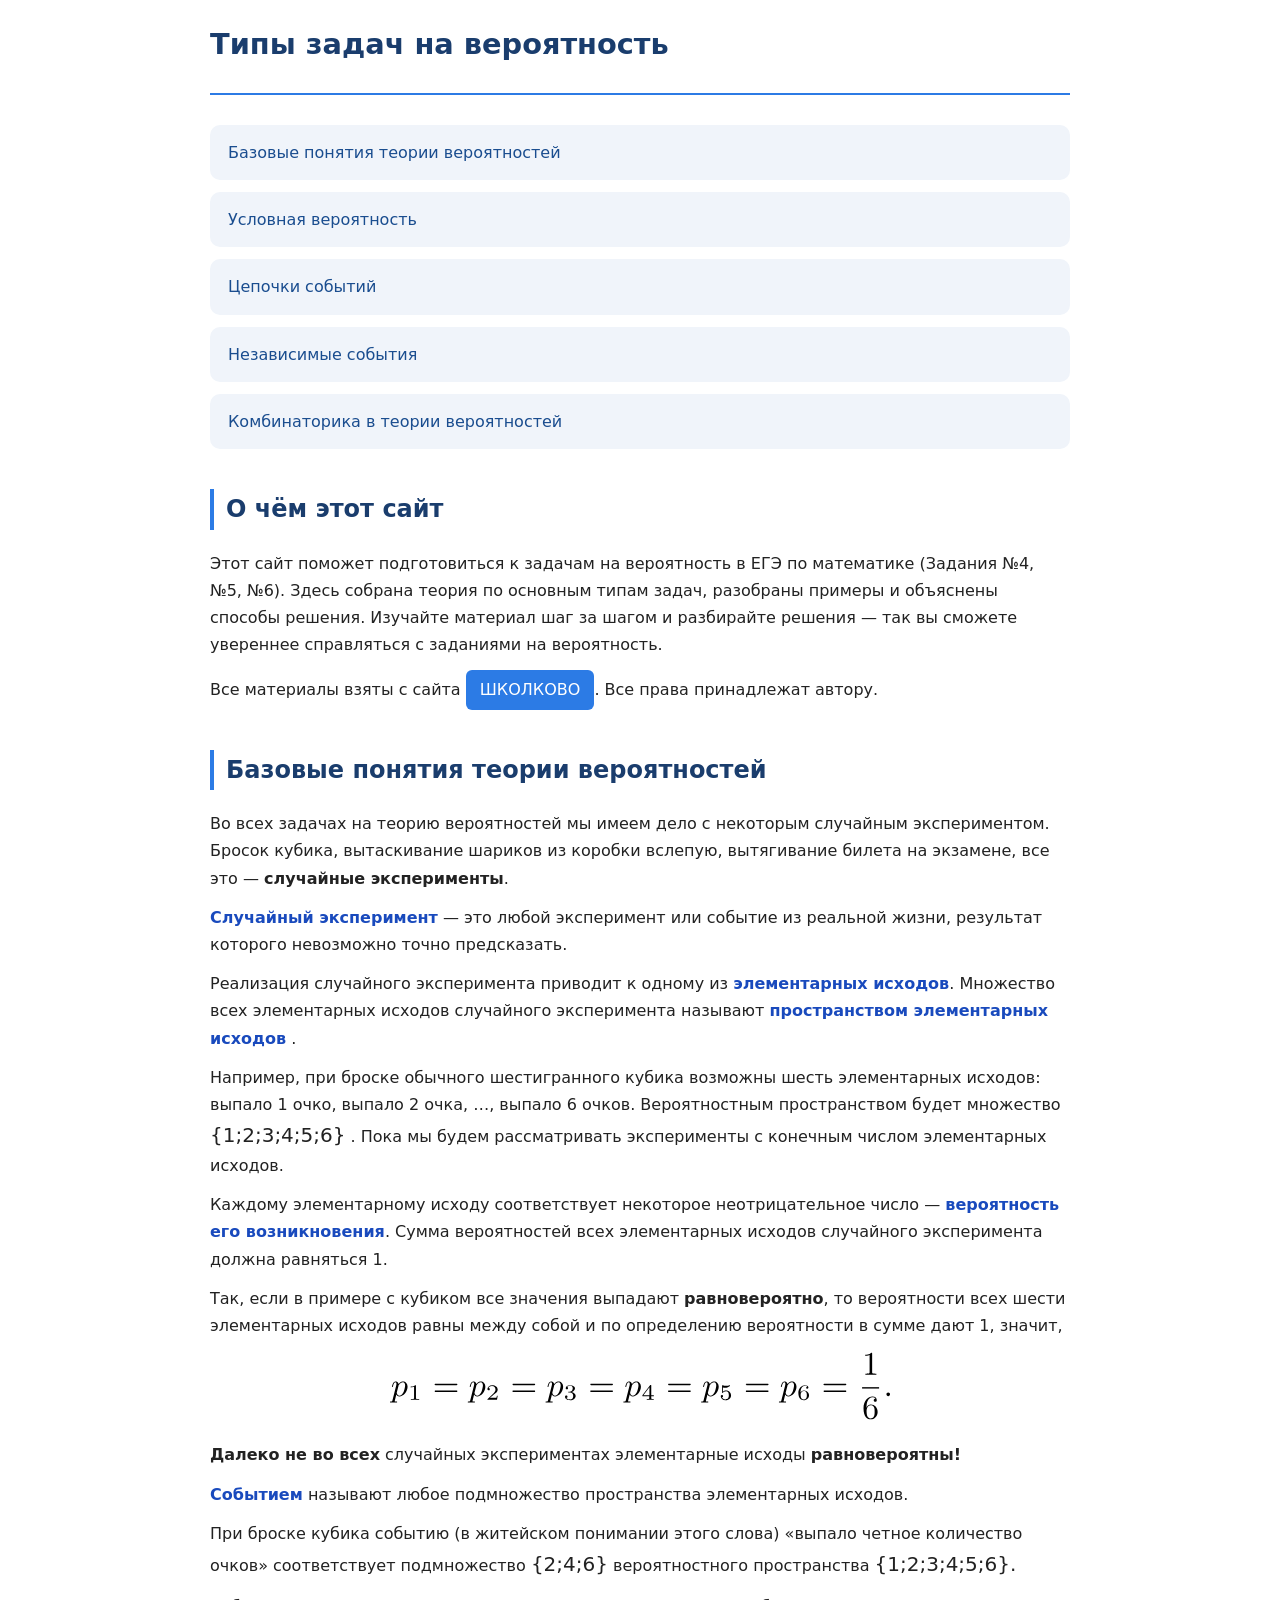
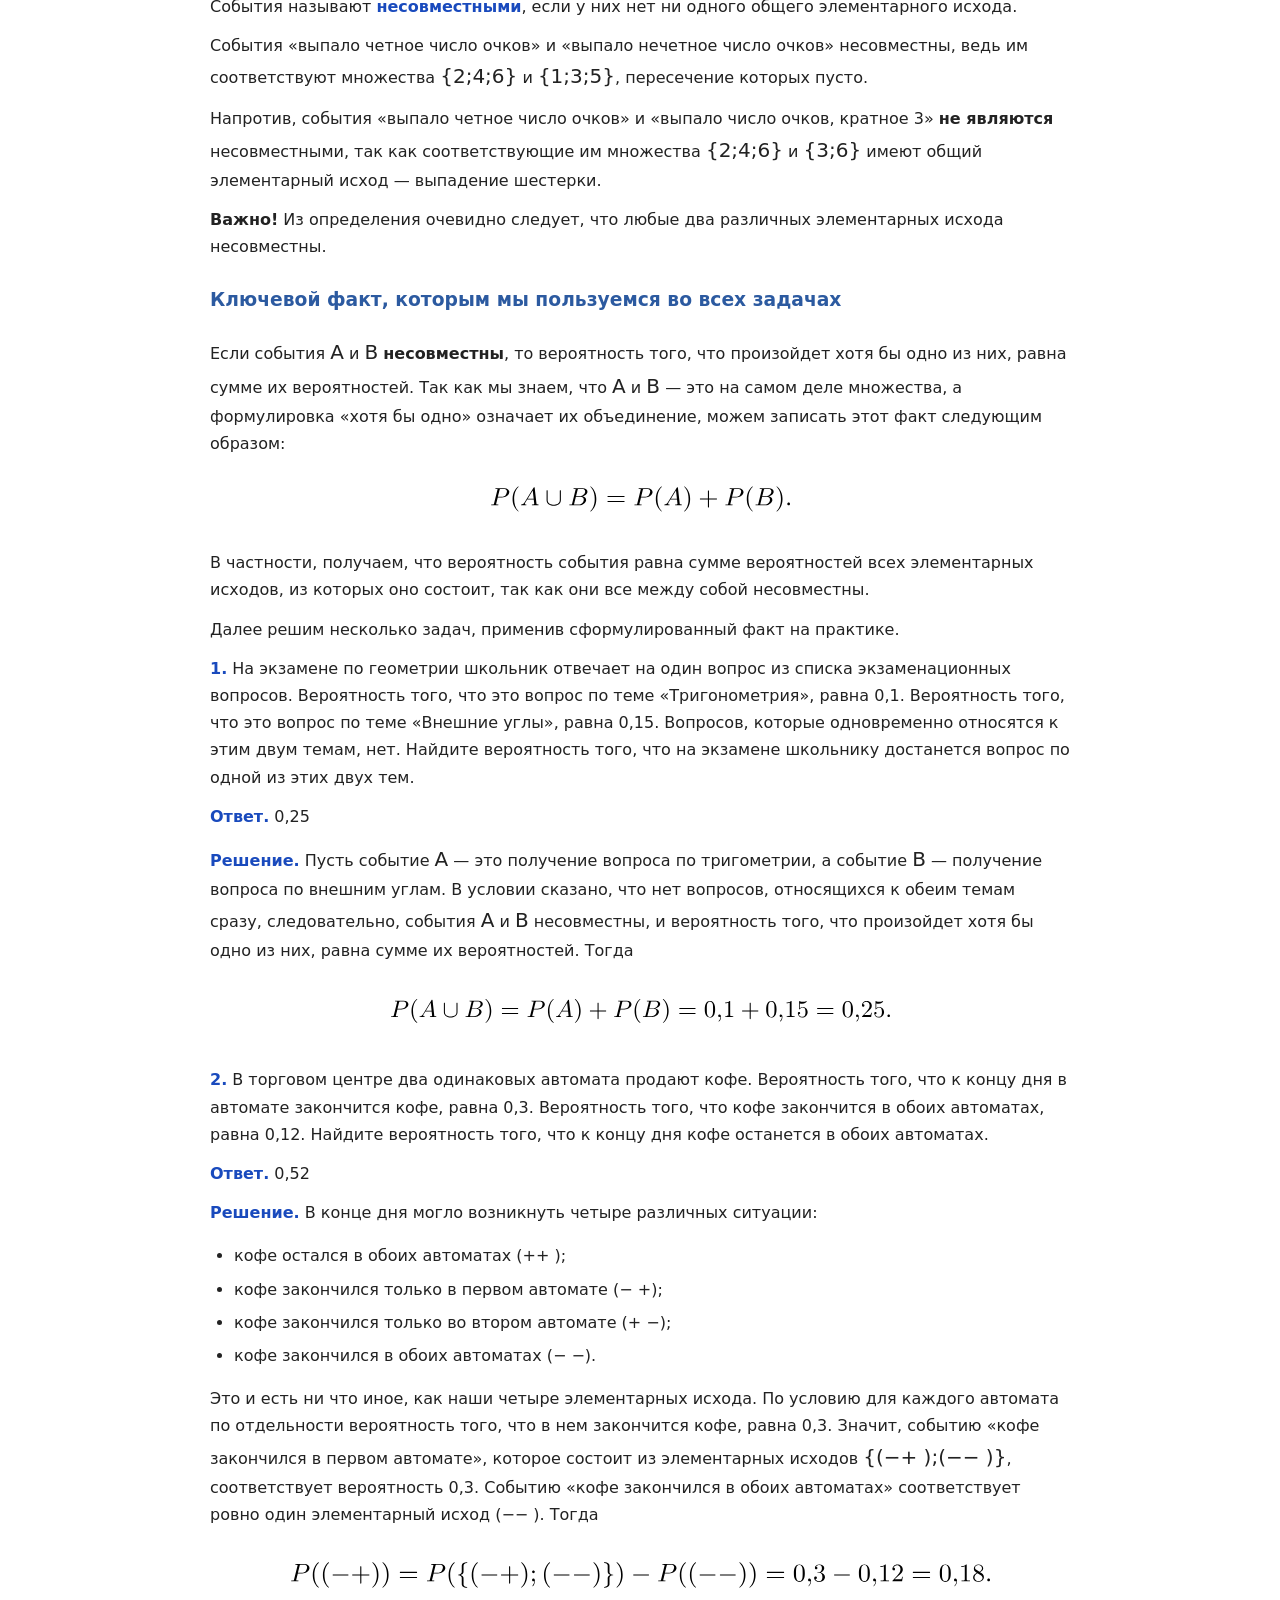
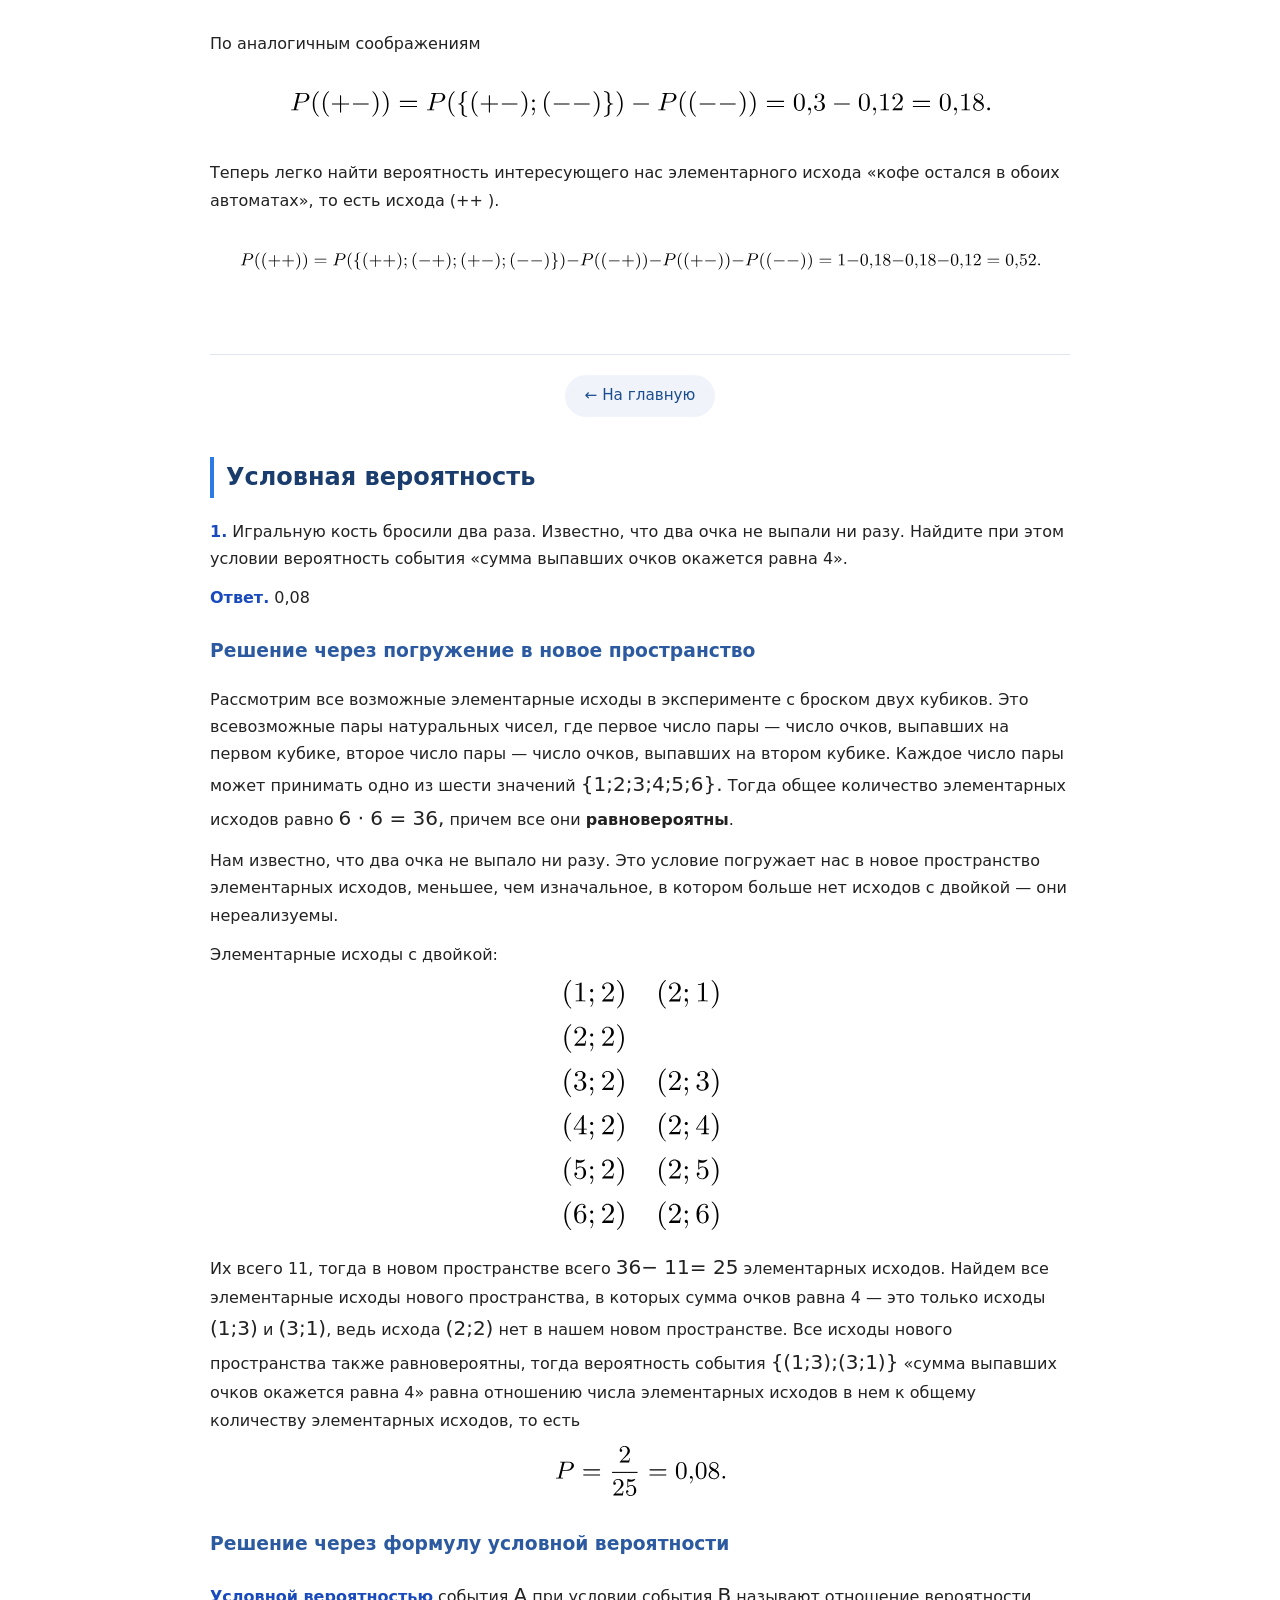
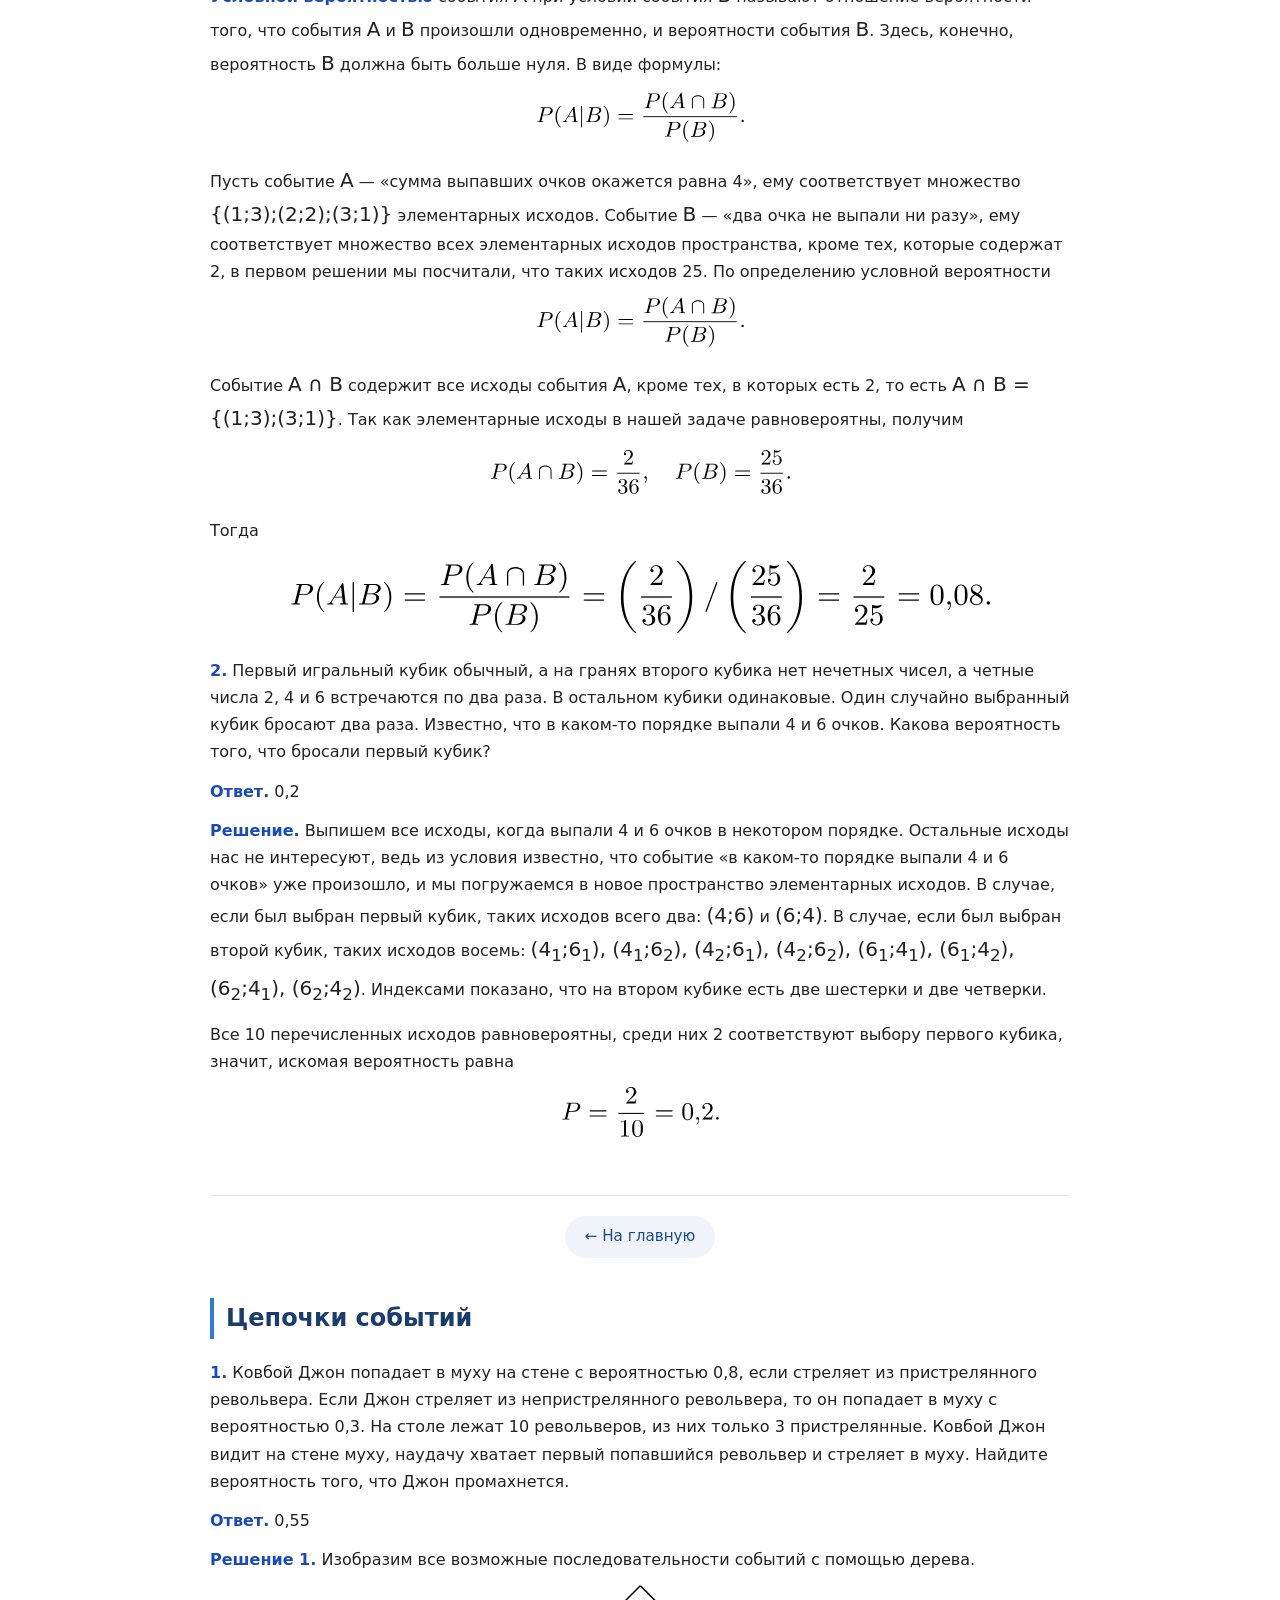
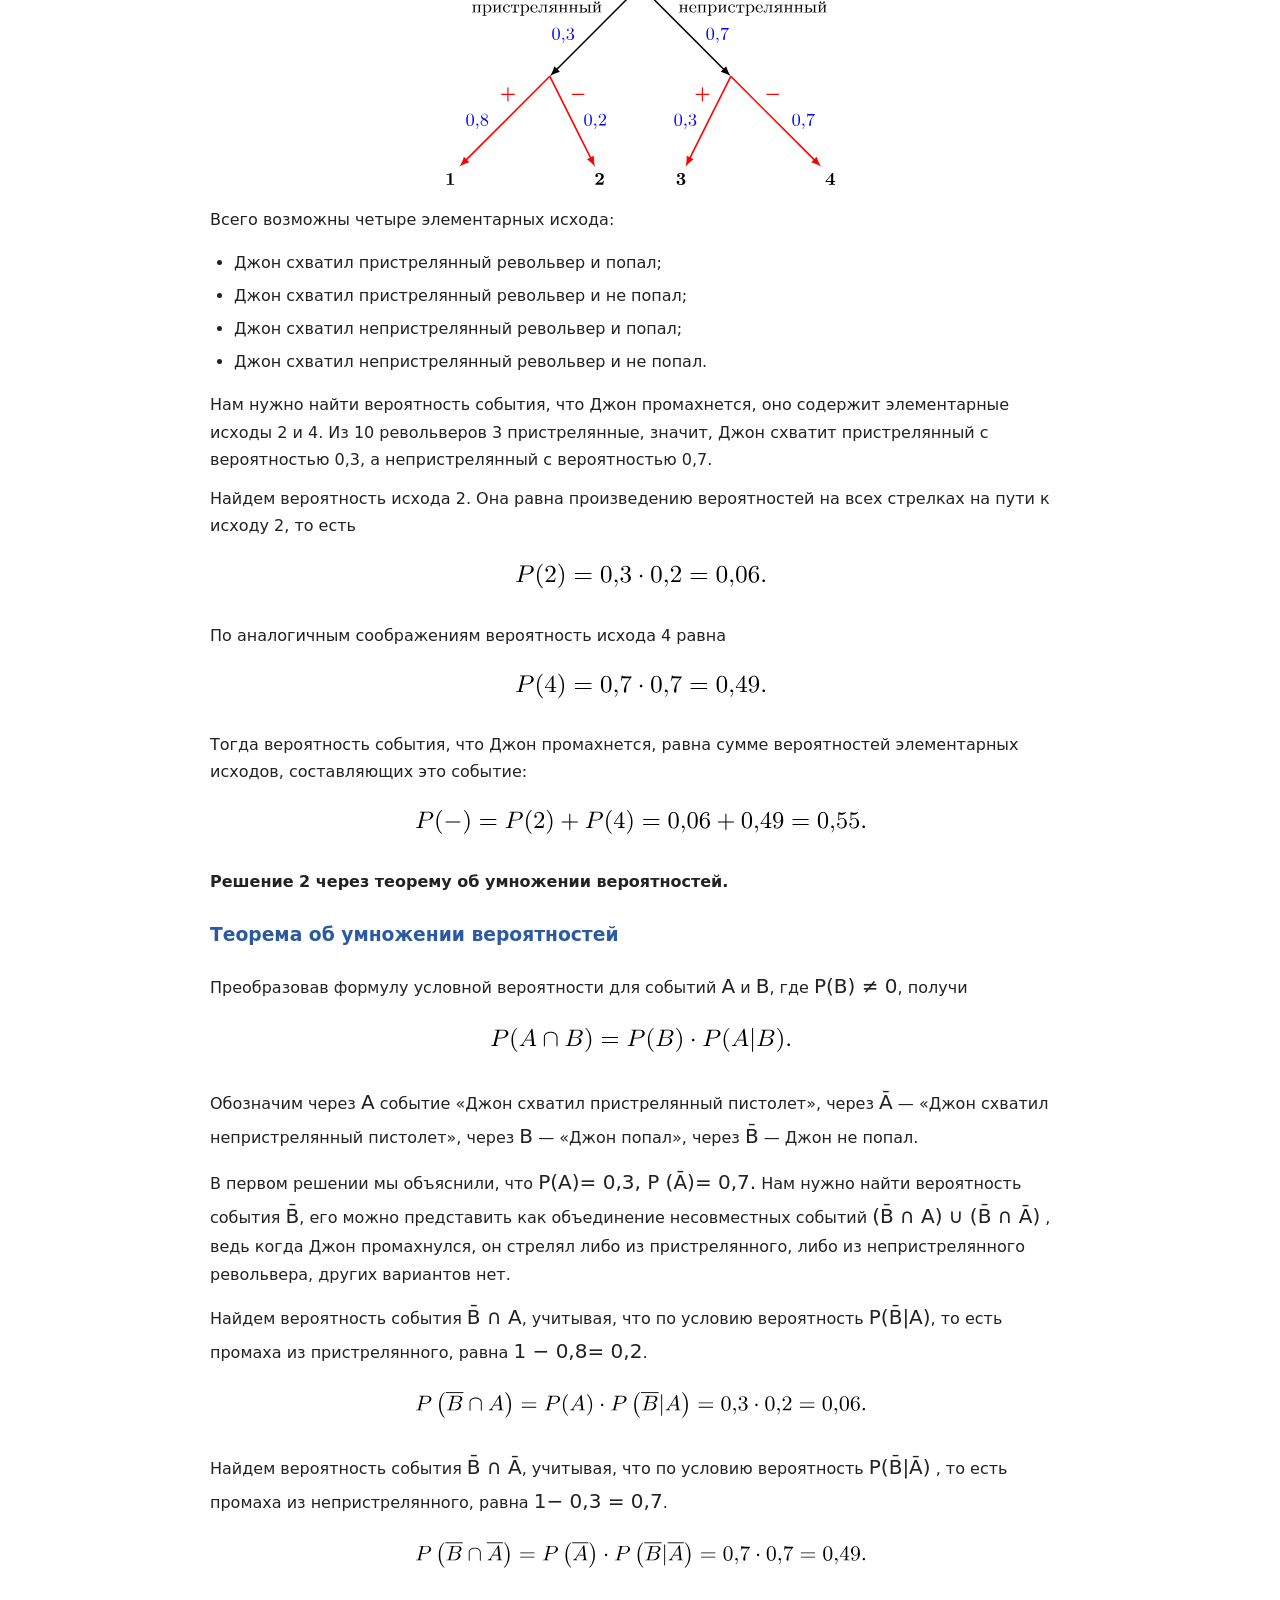
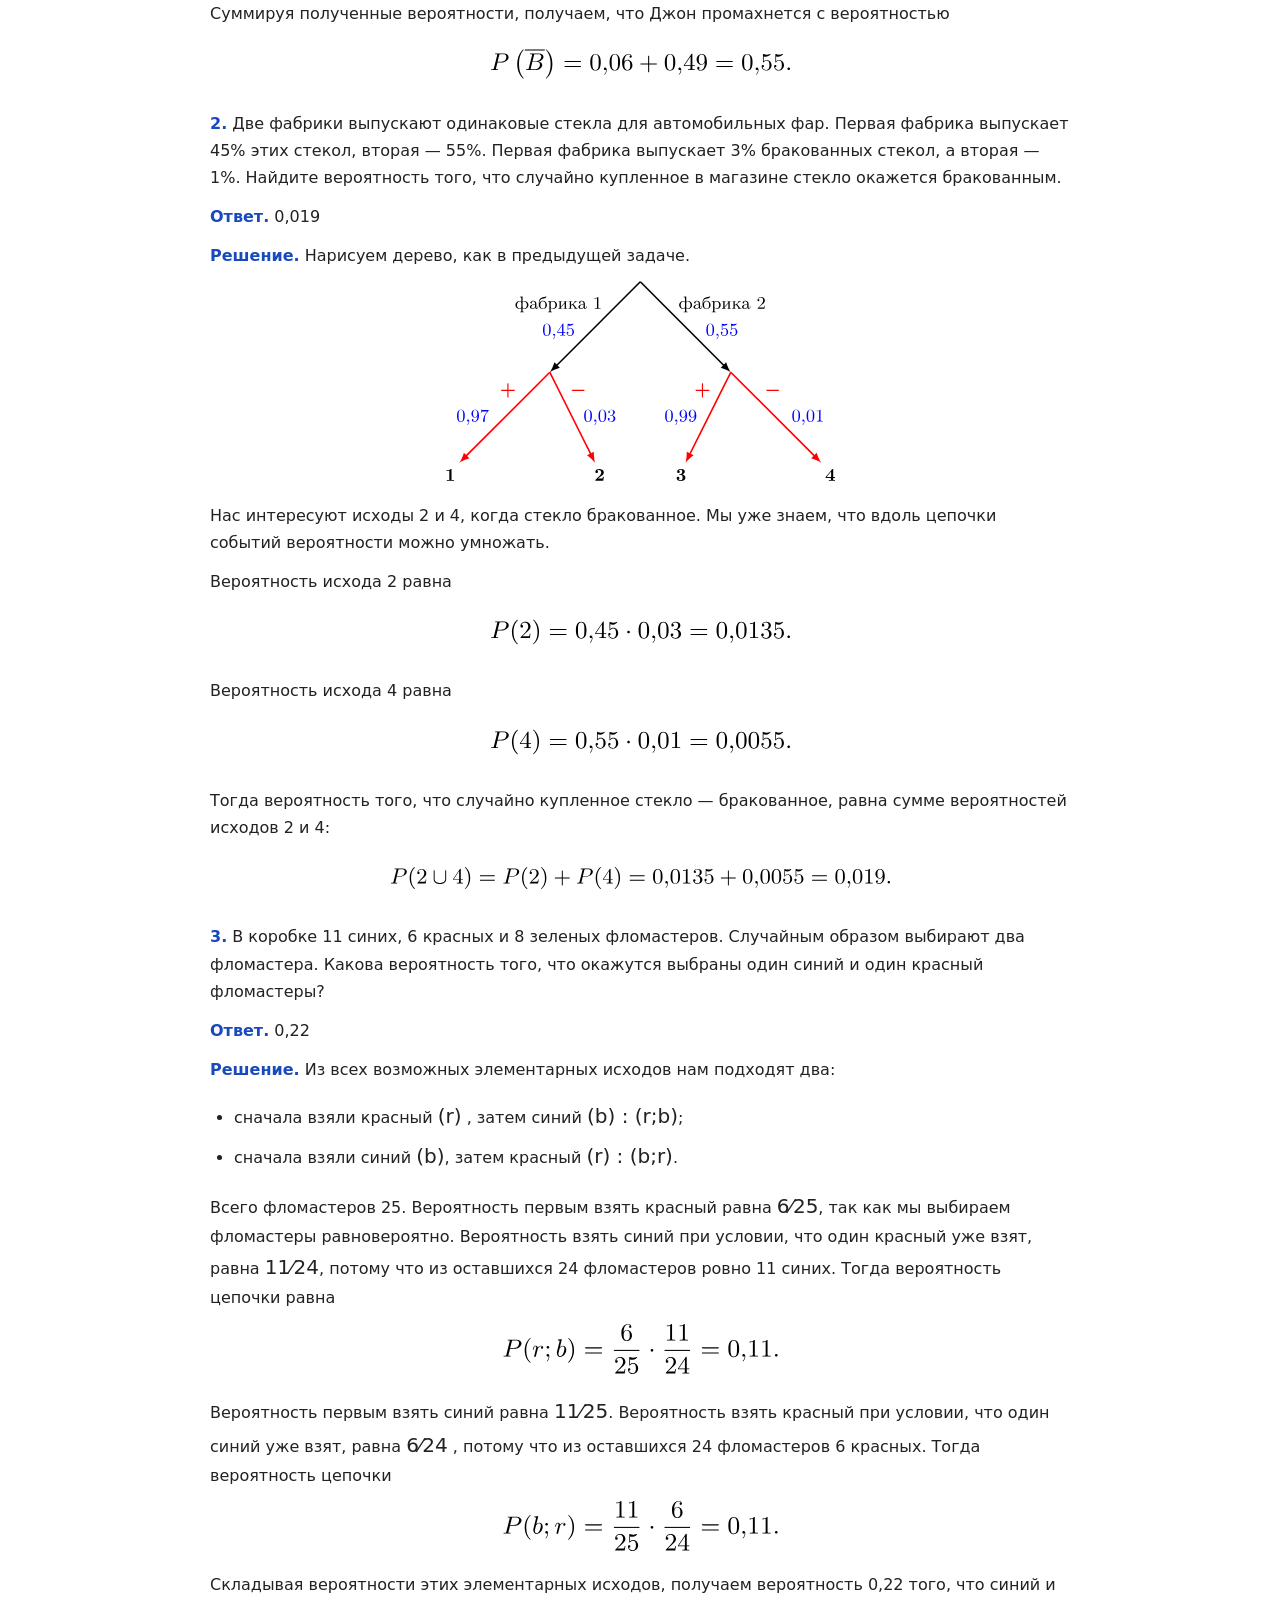
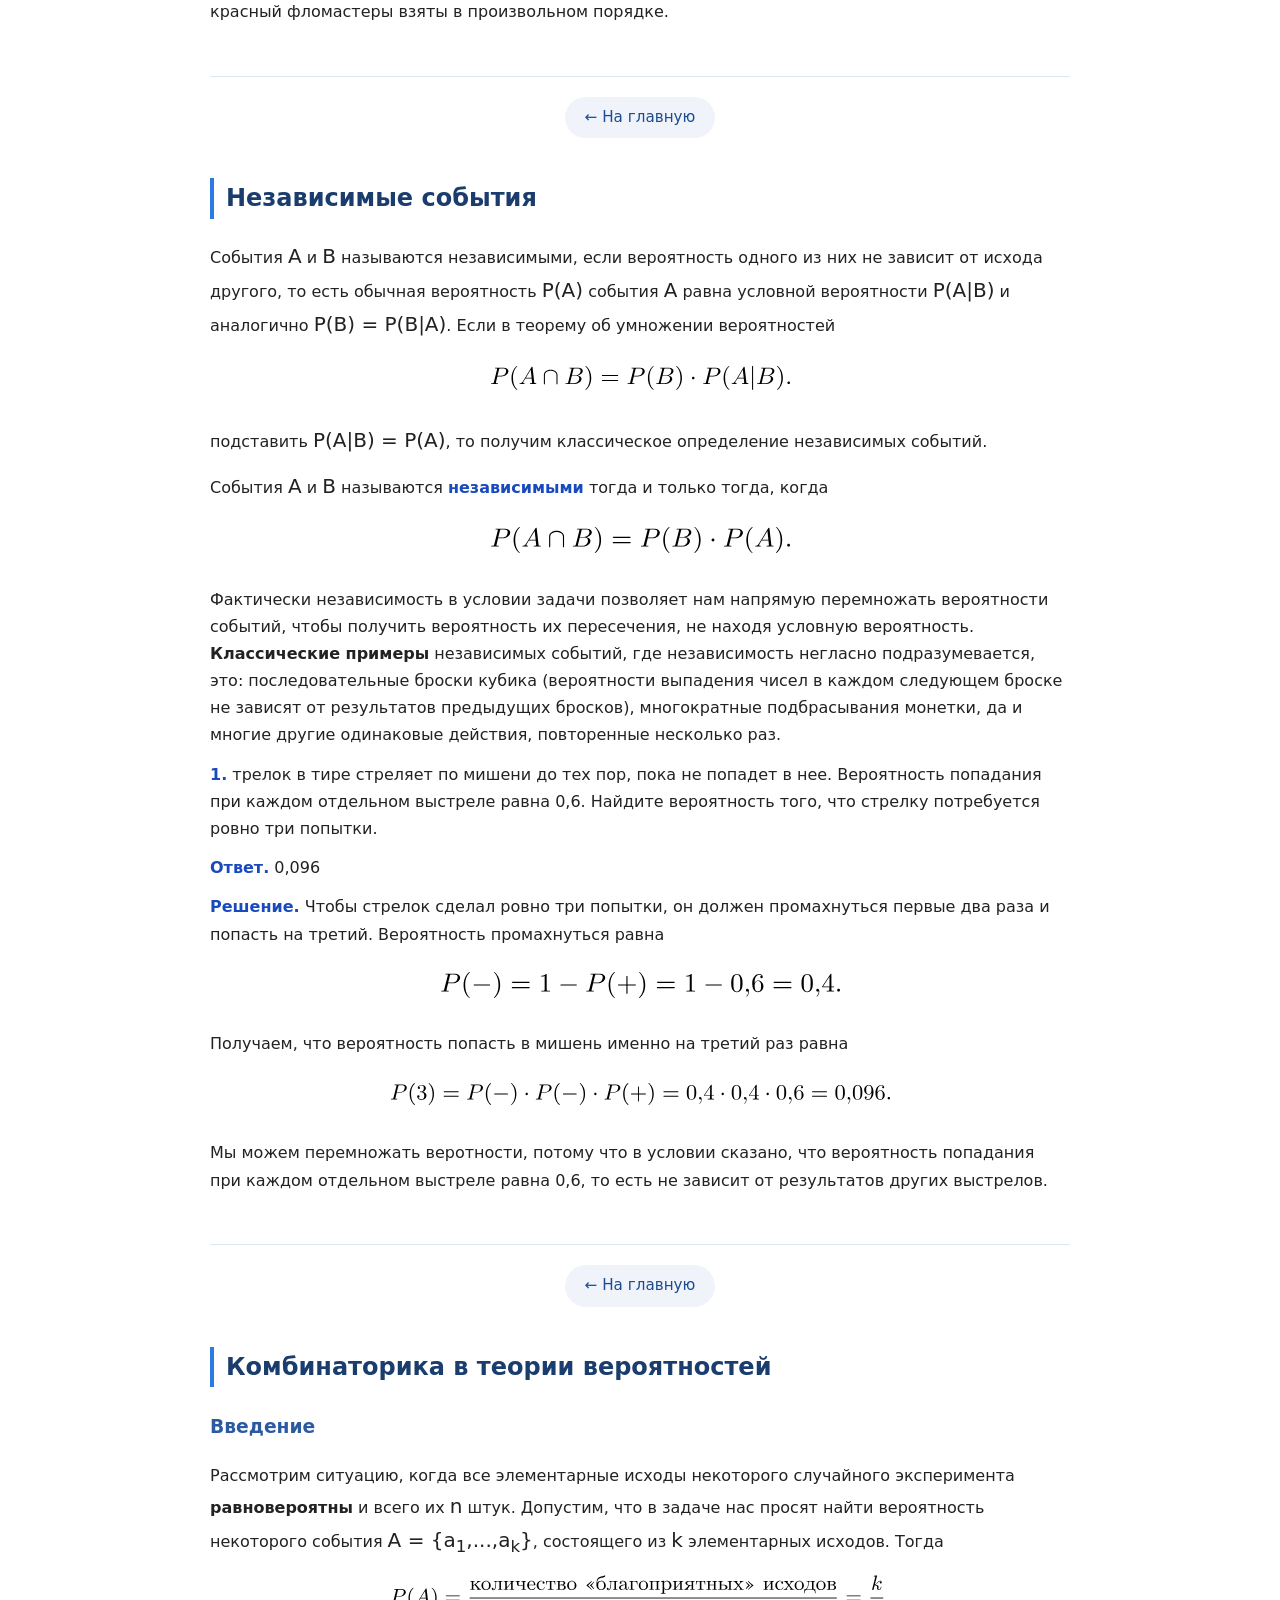
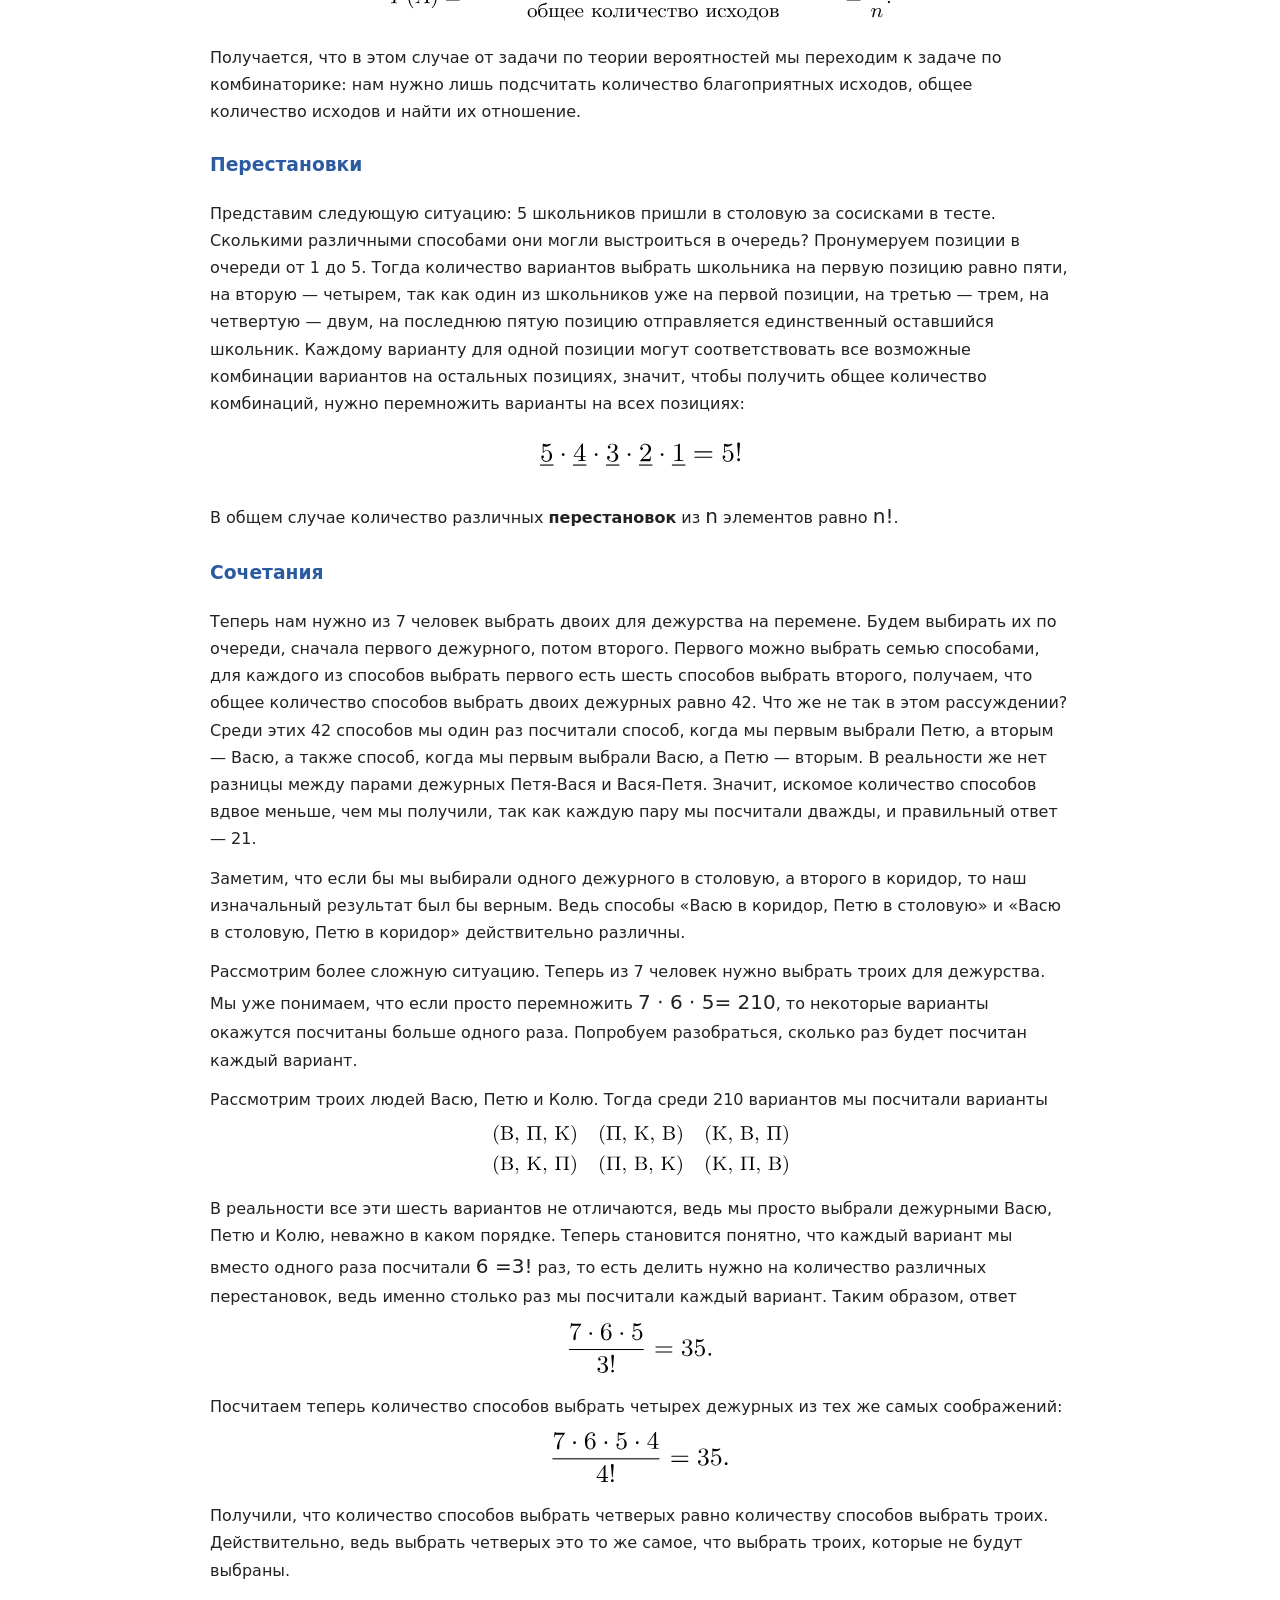
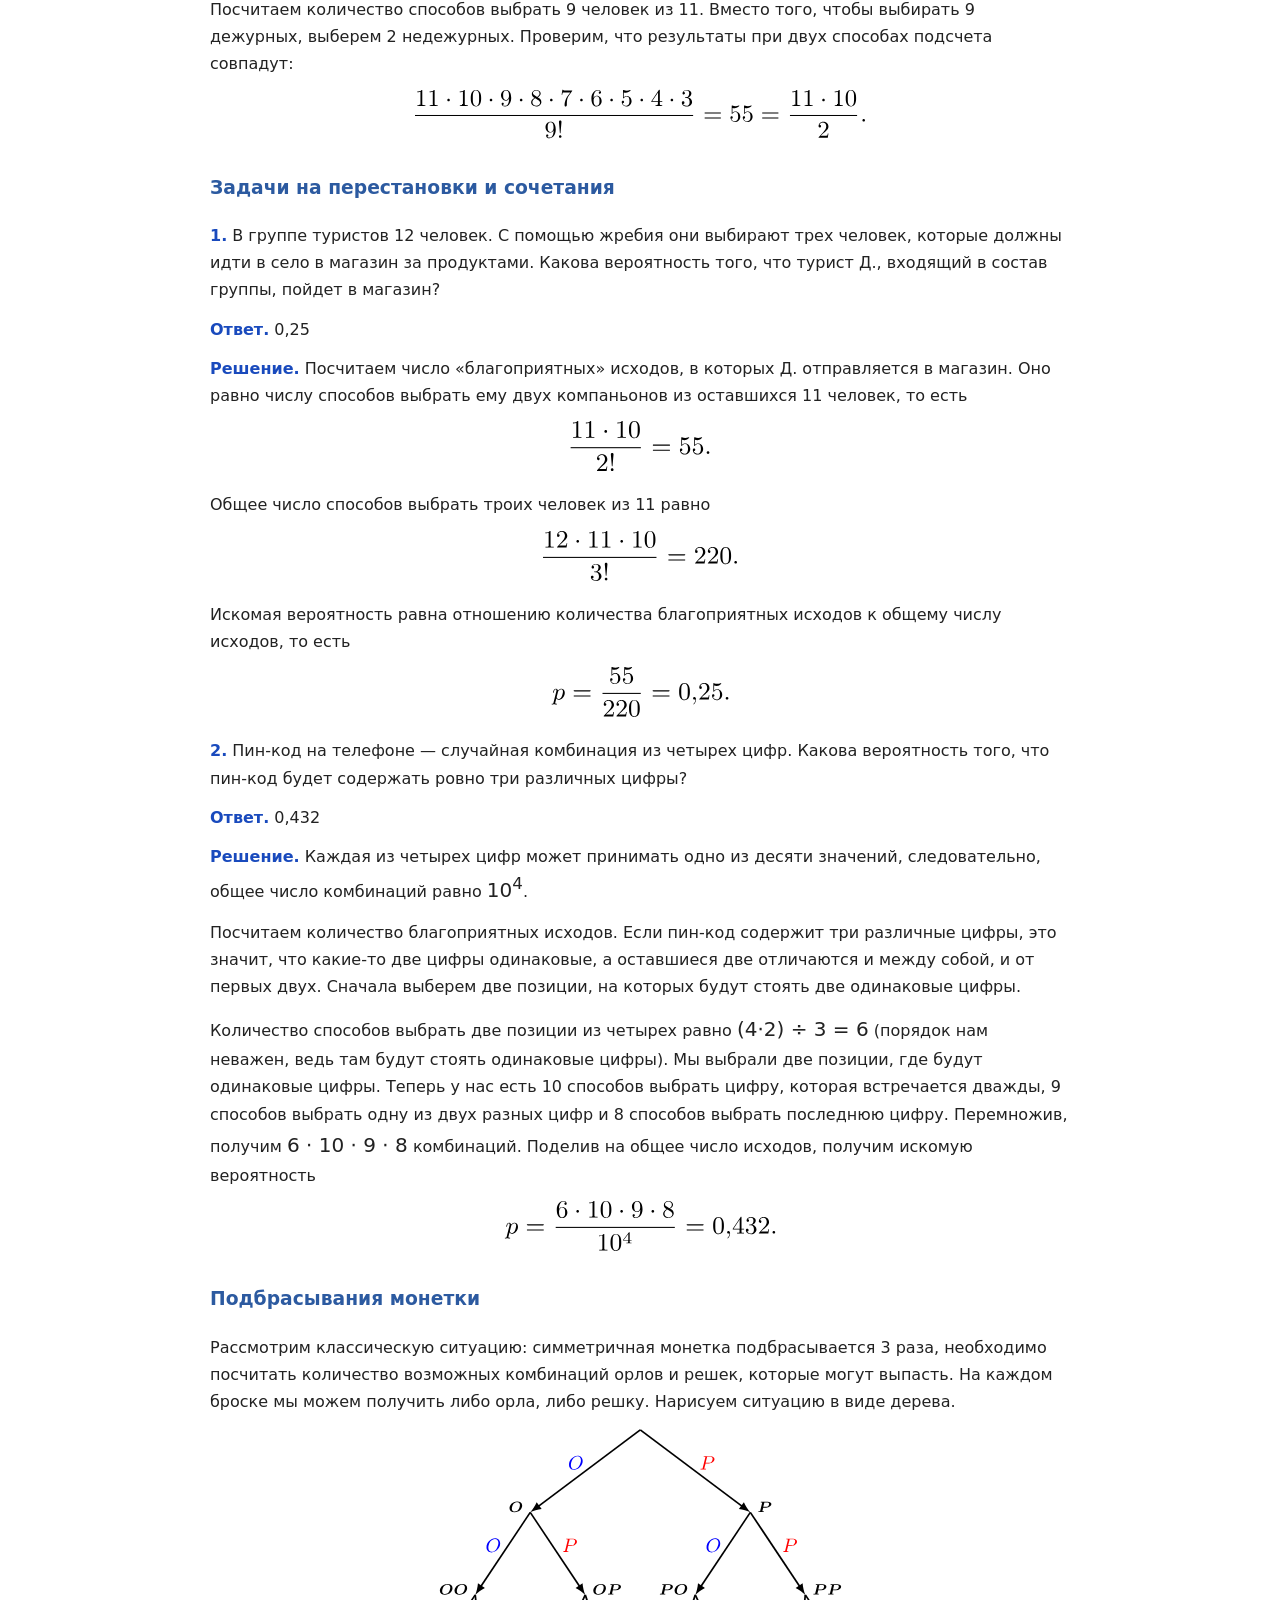
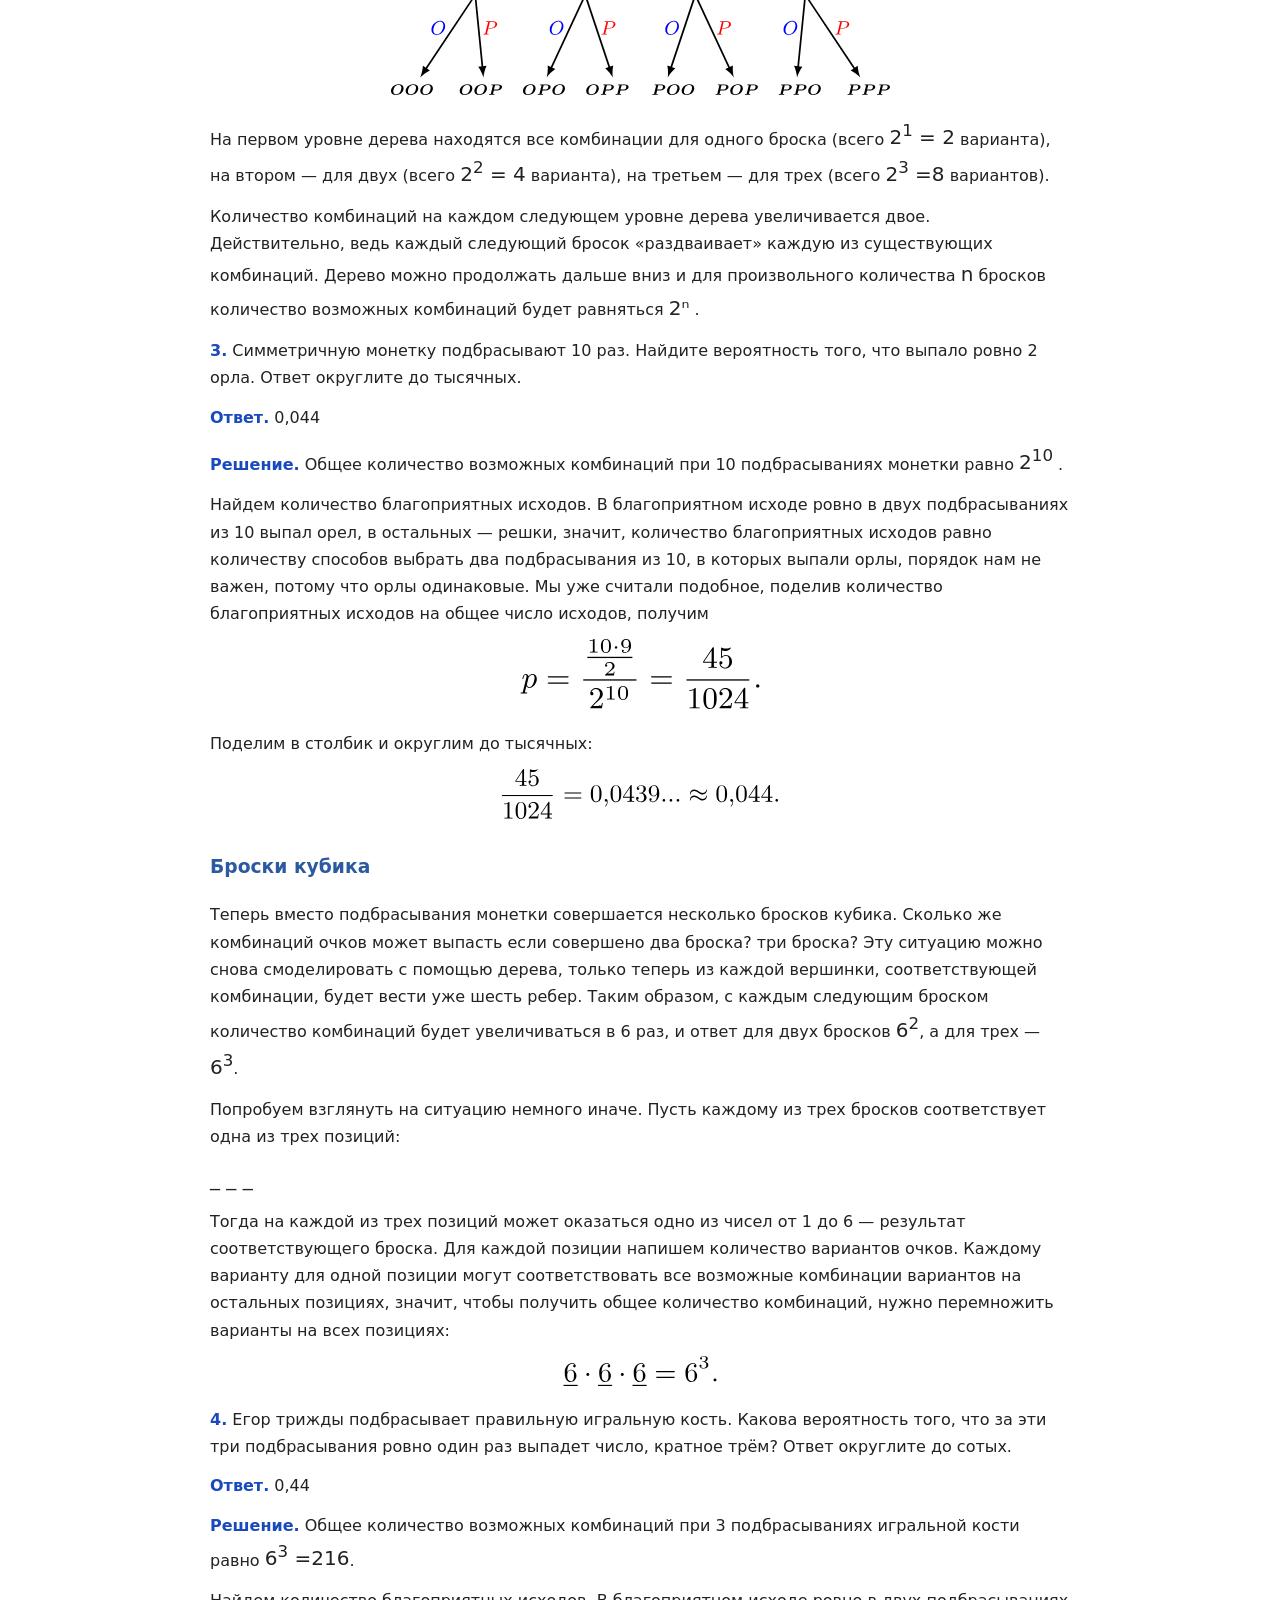
==== ааа/index.html @ 3160ca8a "Add files via upload" ====
<!DOCTYPE html>
<html lang="ru">
<head>
<meta charset="UTF-8">
<meta name="viewport" content="width=device-width, initial-scale=1.0">
<title>Типы задач на вероятность</title>
<link rel="stylesheet" href="style.css">
</head>
<body>

<header>
<h1>Типы задач на вероятность</h1>
</header>

<main>
    <ul class="topics">
        <li><a href="#a1">Базовые понятия теории вероятностей</a></li>
        <li><a href="#a2">Условная вероятность</a></li>
        <li><a href="#a3">Цепочки событий</a></li>
        <li><a href="#a4">Независимые события</a></li>
        <li><a href="#a5">Комбинаторика в теории вероятностей</a></li>
    </ul>
</main>

<section id="intro">
<h2>О чём этот сайт</h2>
<p>Этот сайт поможет подготовиться к задачам на вероятность в ЕГЭ по математике (Задания №4, №5, №6). Здесь собрана теория по основным типам задач, разобраны примеры и объяснены способы решения. Изучайте материал шаг за шагом и разбирайте решения — так вы сможете увереннее справляться с заданиями на вероятность.</p>
<p>Все материалы взяты с сайта <a href="https://3.shkolkovo.online/theory?SubjectId=1" class="btn" target="_blank" rel="noopener noreferrer">ШКОЛКОВО</a>. Все права принадлежат автору.</p>
</section>

<section id="a1">
<h2>Базовые понятия теории вероятностей</h2>
<p>Во всех задачах на теорию вероятностей мы имеем дело с некоторым случайным экспериментом. Бросок кубика, вытаскивание шариков из коробки вслепую, вытягивание билета на экзамене, все это — <b>случайные эксперименты</b>.</p>
<p><span class="note"><b>Случайный эксперимент</b></span> — это любой эксперимент или событие из реальной жизни, результат которого невозможно точно предсказать.</p>
<p>Реализация случайного эксперимента приводит к одному из <span class="note"><b>элементарных исходов</b></span>. Множество всех элементарных исходов случайного эксперимента называют <span class="note"><b>пространством элементарных исходов</b></span> .</p>
<p>Например, при броске обычного шестигранного кубика возможны шесть элементарных исходов: выпало 1 очко, выпало 2 очка, …, выпало 6 очков. Вероятностным пространством будет множество <span class="big">{1;2;3;4;5;6}</span> .   Пока мы будем рассматривать эксперименты с конечным числом элементарных исходов.</p>
<p>Каждому элементарному исходу соответствует некоторое неотрицательное число — <span class="note"><b>вероятность его возникновения</b></span>. Сумма вероятностей всех элементарных исходов случайного эксперимента должна равняться 1.</p>
<p>Так, если в примере с кубиком все значения выпадают <b>равновероятно</b>, то вероятности всех шести элементарных исходов равны между собой и по определению вероятности в сумме дают 1, значит,</p>
<div style="text-align: center;">
  <img src="images/11.svg" width="500" height="70">
</div>
<p><b>Далеко не во всех</b> случайных экспериментах элементарные исходы <b>равновероятны!</b></p>
<p><span class="note"><b>Событием</b></span> называют любое подмножество пространства элементарных исходов.</p>
<p>При броске кубика событию (в житейском понимании этого слова) «выпало четное количество очков» соответствует подмножество <span class="big">{2;4;6}</span>  вероятностного пространства <span class="big">{1;2;3;4;5;6}.</span>  </p>
<p>События называют <span class="note"><b>несовместными</b></span>, если у них нет ни одного общего элементарного исхода.</p>
<p>События «выпало четное число очков» и «выпало нечетное число очков» несовместны, ведь им соответствуют множества <span class="big">{2;4;6}</span>  и <span class="big">{1;3;5}</span>,   пересечение которых пусто.</p>
<p>Напротив, события «выпало четное число очков» и «выпало число очков, кратное 3» <b>не являются</b> несовместными, так как соответствующие им множества <span class="big">{2;4;6}</span>  и <span class="big">{3;6}</span>  имеют общий элементарный исход — выпадение шестерки.</p>
<p><b>Важно!</b> Из определения очевидно следует, что любые два различных элементарных исхода несовместны.</p>
<h3>Ключевой факт, которым мы пользуемся во всех задачах</h3>
<p>Если события <span class="big">A</span>   и <span class="big">B</span>   <b>несовместны</b>, то вероятность того, что произойдет хотя бы одно из них, равна сумме их вероятностей. Так как мы знаем, что <span class="big">A</span> и <span class="big">B</span>  — это на самом деле множества, а формулировка «хотя бы одно» означает их объединение, можем записать этот факт следующим образом:</p>
<div style="text-align: center;">
<img src="images/12.svg" width="300" height="60">
</div>
<p>В частности, получаем, что вероятность события равна сумме вероятностей всех элементарных исходов, из которых оно состоит, так как они все между собой несовместны.</p>
<p>Далее решим несколько задач, применив сформулированный факт на практике.</p>
<p><span class="note"><b>1.</b></span>  На экзамене по геометрии школьник отвечает на один вопрос из списка экзаменационных вопросов. Вероятность того, что это вопрос по теме «Тригонометрия», равна 0,1. Вероятность того, что это вопрос по теме «Внешние углы», равна 0,15. Вопросов, которые одновременно относятся к этим двум темам, нет. Найдите вероятность того, что на экзамене школьнику достанется вопрос по одной из этих двух тем.</p>
<p><span class="note"><b>Ответ.</b></span> 0,25</p>
<p><span class="note"><b>Решение.</b></span> Пусть событие <span class="big">A</span>   — это получение вопроса по тригометрии, а событие <span class="big">B</span>   — получение вопроса по внешним углам. В условии сказано, что нет вопросов, относящихся к обеим темам сразу, следовательно, события <span class="big">A</span>   и <span class="big">B</span>   несовместны, и вероятность того, что произойдет хотя бы одно из них, равна сумме их вероятностей. Тогда</p>
<div style="text-align: center;">
    <img src="images/13.svg" width="500" height="70">
</div>
<p><span class="note"><b>2.</b></span>  В торговом центре два одинаковых автомата продают кофе. Вероятность того, что к концу дня в автомате закончится кофе, равна 0,3. Вероятность того, что кофе закончится в обоих автоматах, равна 0,12. Найдите вероятность того, что к концу дня кофе останется в обоих автоматах.</p>
<p><span class="note"><b>Ответ.</b></span> 0,52</p>
<p><span class="note"><b>Решение.</b></span> В конце дня могло возникнуть четыре различных ситуации:</p>
<ul>
<li>кофе остался в обоих автоматах (++ );</li>
<li>кофе закончился только в первом автомате (− +);</li>
<li>кофе закончился только во втором автомате (+ −);</li>
<li>кофе закончился в обоих автоматах (− −).</li>
</ul>
<p>Это и есть ни что иное, как наши четыре элементарных исхода. По условию для каждого автомата по отдельности вероятность того, что в нем закончится кофе, равна 0,3. Значит, событию «кофе закончился в первом автомате», которое состоит из элементарных исходов <span class="big">{(−+ );(−− )}</span>,   соответствует вероятность 0,3. Событию «кофе закончился в обоих автоматах» соответствует ровно один элементарный исход (−− ).   Тогда</p>
<div style="text-align: center;">
    <img src="images/14.svg" width="700" height="70">
</div>
<p>По аналогичным соображениям</p>
<div style="text-align: center;">
    <img src="images/15.svg" width="700" height="70">
</div>
<p>Теперь легко найти вероятность интересующего нас элементарного исхода «кофе остался в обоих автоматах», то есть исхода (++ ).  </p>
<div style="text-align: center;">
    <img src="images/16.svg" width="800" height="70">
</div>
    <footer>
        <a href="index.html">← На главную</a>
    </footer>
</section>

<section id="a2">
<h2>Условная вероятность</h2>
<p><span class="note"><b>1.</b></span>  Игральную кость бросили два раза. Известно, что два очка не выпали ни разу. Найдите при этом условии вероятность события «сумма выпавших очков окажется равна 4».</p>
<p><span class="note"><b>Ответ.</b></span> 0,08</p>
<h3>Решение через погружение в новое пространство</h3>
<p>Рассмотрим все возможные элементарные исходы в эксперименте с броском двух кубиков. Это всевозможные пары натуральных чисел, где первое число пары — число очков, выпавших на первом кубике, второе число пары — число очков, выпавших на втором кубике. Каждое число пары может принимать одно из шести значений <span class="big">{1;2;3;4;5;6}.</span>   Тогда общее количество элементарных исходов равно <span class="big">6 ⋅ 6 = 36,</span>   причем все они <b>равновероятны</b>.</p>
<p>Нам известно, что два очка не выпало ни разу. Это условие погружает нас в новое пространство элементарных исходов, меньшее, чем изначальное, в котором больше нет исходов с двойкой — они нереализуемы.</p>
<p>Элементарные исходы с двойкой:</p>
<div style="text-align: center;">
    <img src="images/21.svg" width="500" height="250">
</div>
<p>Их всего 11, тогда в новом пространстве всего <span class="big">36− 11= 25</span>   элементарных исходов. Найдем все элементарные исходы нового пространства, в которых сумма очков равна 4 — это только исходы <span class="big">(1;3)</span>   и <span class="big">(3;1)</span>,   ведь исхода <span class="big">(2;2)</span>   нет в нашем новом пространстве. Все исходы нового пространства также равновероятны, тогда вероятность события <span class="big">{(1;3);(3;1)}</span>  «сумма выпавших очков окажется равна 4» равна отношению числа элементарных исходов в нем к общему количеству элементарных исходов, то есть</p>
<div style="text-align: center;">
    <img src="images/22.svg" width="300" height="50">
</div>
<h3>Решение через формулу условной вероятности</h3>
<p><span class="note"><b>Условной вероятностью</b></span> события <span class="big">A</span>   при условии события <span class="big">B</span>   называют отношение вероятности того, что события <span class="big">A</span>   и <span class="big">B</span>   произошли одновременно, и вероятности события <span class="big">B</span>.   Здесь, конечно, вероятность <span class="big">B</span>   должна быть больше нуля. В виде формулы:</p>
<div style="text-align: center;">
    <img src="images/23.svg" width="300" height="50">
</div>
<p>Пусть событие <span class="big">A</span>   — «сумма выпавших очков окажется равна 4», ему соответствует множество <span class="big">{(1;3);(2;2);(3;1)}</span>  элементарных исходов. Событие <span class="big">B</span>   — «два очка не выпали ни разу», ему соответствует множество всех элементарных исходов пространства, кроме тех, которые содержат 2, в первом решении мы посчитали, что таких исходов 25. По определению условной вероятности</p>
<div style="text-align: center;">
    <img src="images/24.svg" width="300" height="50">
</div>
<p>Событие <span class="big">A ∩ B</span>   содержит все исходы события <span class="big">A</span>,   кроме тех, в которых есть 2, то есть <span class="big">A ∩ B = {(1;3);(3;1)}</span>.   Так как элементарные исходы в нашей задаче равновероятны, получим</p>
<div style="text-align: center;">
    <img src="images/25.svg" width="300" height="50">
</div>
<p>Тогда</p>
<div style="text-align: center;">
    <img src="images/26.svg" width="700" height="80">
</div>
<p><span class="note"><b>2.</b></span>  Первый игральный кубик обычный, а на гранях второго кубика нет нечетных чисел, а четные числа 2, 4 и 6 встречаются по два раза. В остальном кубики одинаковые. Один случайно выбранный кубик бросают два раза. Известно, что в каком-то порядке выпали 4 и 6 очков. Какова вероятность того, что бросали первый кубик?</p>
<p><span class="note"><b>Ответ.</b></span> 0,2</p>
<p><span class="note"><b>Решение.</b></span> Выпишем все исходы, когда выпали 4 и 6 очков в некотором порядке. Остальные исходы нас не интересуют, ведь из условия известно, что событие «в каком-то порядке выпали 4 и 6 очков» уже произошло, и мы погружаемся в новое пространство элементарных исходов. В случае, если был выбран первый кубик, таких исходов всего два: <span class="big">(4;6)</span>   и <span class="big">(6;4)</span>.   В случае, если был выбран второй кубик, таких исходов восемь: <span class="big">(4<sub>1</sub>;6<sub>1</sub>),   (4<sub>1</sub>;6<sub>2</sub>),   (4<sub>2</sub>;6<sub>1</sub>),   (4<sub>2</sub>;6<sub>2</sub>),   (6<sub>1</sub>;4<sub>1</sub>),   (6<sub>1</sub>;4<sub>2</sub>),   (6<sub>2</sub>;4<sub>1</sub>),   (6<sub>2</sub>;4<sub>2</sub>)</span>.   Индексами показано, что на втором кубике есть две шестерки и две четверки.</p>
<p>Все 10 перечисленных исходов равновероятны, среди них 2 соответствуют выбору первого кубика, значит, искомая вероятность равна</p>
<div style="text-align: center;">
    <img src="images/27.svg" width="300" height="50">
</div>
    <footer>
        <a href="index.html">← На главную</a>
    </footer>
</section>

<section id="a3">
<h2>Цепочки событий</h2>
    <p><span class="note"><b>1.</b></span>  Ковбой Джон попадает в муху на стене с вероятностью 0,8, если стреляет из пристрелянного револьвера. Если Джон стреляет из непристрелянного револьвера, то он попадает в муху с вероятностью 0,3. На столе лежат 10 револьверов, из них только 3 пристрелянные. Ковбой Джон видит на стене муху, наудачу хватает первый попавшийся револьвер и стреляет в муху. Найдите вероятность того, что Джон промахнется.</p>
    <p><span class="note"><b>Ответ.</b></span> 0,55</p>
    <p><span class="note"><b>Решение 1.</b></span> Изобразим все возможные последовательности событий с помощью дерева.</p>
    <div style="text-align: center;">
        <img src="images3/31.svg" width="500" height="200">
    </div>
    <p>Всего возможны четыре элементарных исхода:</p>
        <ul>
            <li>Джон схватил пристрелянный револьвер и попал;</li>
            <li>Джон схватил пристрелянный револьвер и не попал;</li>
            <li>Джон схватил непристрелянный револьвер и попал;</li>
            <li>Джон схватил непристрелянный револьвер и не попал.</li>
        </ul>
    <p>Нам нужно найти вероятность события, что Джон промахнется, оно содержит элементарные исходы 2 и 4. Из 10 револьверов 3 пристрелянные, значит, Джон схватит пристрелянный с вероятностью 0,3, а непристрелянный с вероятностью 0,7.</p>
    <p>Найдем вероятность исхода 2. Она равна произведению вероятностей на всех стрелках на пути к исходу 2, то есть</p>
    <div style="text-align: center;">
        <img src="images3/32.svg" width="250" height="50">
    </div>
    <p>По аналогичным соображениям вероятность исхода 4 равна</p>
    <div style="text-align: center;">
        <img src="images3/33.svg" width="250" height="50">
    </div>
    <p>Тогда вероятность события, что Джон промахнется, равна сумме вероятностей элементарных исходов, составляющих это событие:</p>
    <div style="text-align: center;">
        <img src="images3/34.svg" width="450" height="50">
    </div>
    <p><b>Решение 2 через теорему об умножении вероятностей.</b></p>
    <h3>Теорема об умножении вероятностей</h3>
    <p>Преобразовав формулу условной вероятности для событий <span class="big">A</span>   и <span class="big">B</span>,   где <span class="big">P(B) ≠ 0</span>,   получи</p>
    <div style="text-align: center;">
        <img src="images3/35.svg" width="300" height="50">
    </div>
    <p>Обозначим через <span class="big">A</span>   событие «Джон схватил пристрелянный пистолет», через <span class="big">A&#772</span> — «Джон схватил непристрелянный пистолет», через <span class="big">B</span>   — «Джон попал», через <span class="big">B&#772</span>  — Джон не попал.</p>
    <p>В первом решении мы объяснили, что <span class="big">P(A)= 0,3,  P (A&#772)= 0,7.</span>   Нам нужно найти вероятность события <span class="big">B&#772</span>,   его можно представить как объединение несовместных событий <span class="big">(B&#772 ∩ A) ∪ (B&#772 ∩ A&#772)</span> ,   ведь когда Джон промахнулся, он стрелял либо из пристрелянного, либо из непристрелянного револьвера, других вариантов нет.</p>
    <p>Найдем вероятность события <span class="big">B&#772 ∩ A</span>,   учитывая, что по условию вероятность <span class="big">P(B&#772|A)</span>,   то есть промаха из пристрелянного, равна <span class="big">1 − 0,8= 0,2</span>.  </p>
    <div style="text-align: center;">
        <img src="images3/36.svg" width="450" height="50">
    </div>
    <p>Найдем вероятность события <span class="big">B&#772 ∩ A&#772</span>,   учитывая, что по условию вероятность <span class="big">P(B&#772|A&#772)</span> ,   то есть промаха из непристрелянного, равна <span class="big">1− 0,3 = 0,7</span>.  </p>
    <div style="text-align: center;">
        <img src="images3/37.svg" width="450" height="50">
    </div>
    <p>Суммируя полученные вероятности, получаем, что Джон промахнется с вероятностью</p>
    <div style="text-align: center;">
        <img src="images3/38.svg" width="300" height="50">
    </div>
    <p><span class="note"><b>2.</b></span>  Две фабрики выпускают одинаковые стекла для автомобильных фар. Первая фабрика выпускает 45% этих стекол, вторая — 55%. Первая фабрика выпускает 3% бракованных стекол, а вторая — 1%. Найдите вероятность того, что случайно купленное в магазине стекло окажется бракованным.</p>
    <p><span class="note"><b>Ответ.</b></span> 0,019</p>
    <p><span class="note"><b>Решение.</b></span> Нарисуем дерево, как в предыдущей задаче.</p>
    <div style="text-align: center;">
        <img src="images3/39.svg" width="500" height="200">
    </div>
    <p>Нас интересуют исходы 2 и 4, когда стекло бракованное. Мы уже знаем, что вдоль цепочки событий вероятности можно умножать.</p>
    <p>Вероятность исхода 2 равна</p>
    <div style="text-align: center;">
        <img src="images3/310.svg" width="300" height="50">
    </div>
    <p>Вероятность исхода 4 равна</p>
    <div style="text-align: center;">
        <img src="images3/311.svg" width="300" height="50">
    </div>
    <p>Тогда вероятность того, что случайно купленное стекло — бракованное, равна сумме вероятностей исходов 2 и 4:</p>
    <div style="text-align: center;">
        <img src="images3/312.svg" width="500" height="50">
    </div>
    <p><span class="note"><b>3.</b></span>  В коробке 11 синих, 6 красных и 8 зеленых фломастеров. Случайным образом выбирают два фломастера. Какова вероятность того, что окажутся выбраны один синий и один красный фломастеры?</p>
    <p><span class="note"><b>Ответ.</b></span> 0,22</p>
    <p><span class="note"><b>Решение.</b></span> Из всех возможных элементарных исходов нам подходят два:</p>
        <ul>
            <li>сначала взяли красный <span class="big">(r)</span>  , затем синий <span class="big">(b) : (r;b)</span>;  </li>
            <li>сначала взяли синий <span class="big">(b)</span>,   затем красный <span class="big">(r) : (b;r)</span>.  </li>
        </ul>
    <p>Всего фломастеров 25. Вероятность первым взять красный равна <span class="big">6&#8260;25</span>,   так как мы выбираем фломастеры равновероятно. Вероятность взять синий при условии, что один красный уже взят, равна <span class="big">11&#8260;24</span>,   потому что из оставшихся 24 фломастеров ровно 11 синих. Тогда вероятность цепочки равна</p>
    <div style="text-align: center;">
        <img src="images3/313.svg" width="500" height="50">
    </div>
    <p>Вероятность первым взять синий равна <span class="big">11&#8260;25</span>.   Вероятность взять красный при условии, что один синий уже взят, равна <span class="big">6&#8260;24</span> ,   потому что из оставшихся 24 фломастеров 6 красных. Тогда вероятность цепочки</p>
    <div style="text-align: center;">
        <img src="images3/314.svg" width="500" height="50">
    </div>
    <p>Складывая вероятности этих элементарных исходов, получаем вероятность 0,22 того, что синий и красный фломастеры взяты в произвольном порядке.</p>
    <footer>
        <a href="index.html">← На главную</a>
    </footer>
</section>

<section id="a4">
<h2>Независимые события</h2>
    <p>События <span class="big">A</span>   и <span class="big">B</span>   называются независимыми, если вероятность одного из них не зависит от исхода другого, то есть обычная вероятность <span class="big">P(A)</span>   события <span class="big">A</span>   равна условной вероятности <span class="big">P(A|B)</span>   и аналогично <span class="big">P(B) = P(B|A)</span>.   Если в теорему об умножении вероятностей</p>
    <div style="text-align: center;">
        <img src="images4/41.svg" width="300" height="50">
    </div>
    <p>подставить <span class="big">P(A|B) = P(A)</span>,   то получим классическое определение независимых событий.</p>
    <p>События <span class="big">A</span>   и <span class="big">B</span>   называются <span class="note"><b>независимыми</b></span> тогда и только тогда, когда</p>
    <div style="text-align: center;">
        <img src="images4/42.svg" width="300" height="50">
    </div>
    <p>Фактически независимость в условии задачи позволяет нам напрямую перемножать вероятности событий, чтобы получить вероятность их пересечения, не находя условную вероятность. <b>Классические примеры</b> независимых событий, где независимость негласно подразумевается, это: последовательные броски кубика (вероятности выпадения чисел в каждом следующем броске не зависят от результатов предыдущих бросков), многократные подбрасывания монетки, да и многие другие одинаковые действия, повторенные несколько раз.</p>
    <p><span class="note"><b>1.</b></span>  трелок в тире стреляет по мишени до тех пор, пока не попадет в нее. Вероятность попадания при каждом отдельном выстреле равна 0,6. Найдите вероятность того, что стрелку потребуется ровно три попытки.</p>
    <p><span class="note"><b>Ответ.</b></span> 0,096</p>
    <p><span class="note"><b>Решение.</b></span> Чтобы стрелок сделал ровно три попытки, он должен промахнуться первые два раза и попасть на третий. Вероятность промахнуться равна</p>
    <div style="text-align: center;">
        <img src="images4/43.svg" width="400" height="50">
    </div>
    <p>Получаем, что вероятность попасть в мишень именно на третий раз равна</p>
    <div style="text-align: center;">
        <img src="images4/44.svg" width="500" height="50">
    </div>
    <p>Мы можем перемножать веротности, потому что в условии сказано, что вероятность попадания при каждом отдельном выстреле равна 0,6, то есть не зависит от результатов других выстрелов.</p>
     <footer>
        <a href="index.html">← На главную</a>
    </footer>
</section>

<section id="a5">
<h2>Комбинаторика в теории вероятностей</h2>
    <h3>Введение</h3>
    <p>Рассмотрим ситуацию, когда все элементарные исходы некоторого случайного эксперимента <b>равновероятны</b> и всего их <span class="big">n</span>   штук. Допустим, что в задаче нас просят найти вероятность некоторого события <span class="big">A = {a<sub>1</sub>,...,a<sub>k</sub>}</span>,   состоящего из <span class="big">k</span>   элементарных исходов. Тогда</p>
    <div style="text-align: center;">
        <img src="images5/51.svg" width="500" height="50">
    </div>
    <p>Получается, что в этом случае от задачи по теории вероятностей мы переходим к задаче по комбинаторике: нам нужно лишь подсчитать количество благоприятных исходов, общее количество исходов и найти их отношение.</p>
    <h3>Перестановки</h3>
    <p>Представим следующую ситуацию: 5 школьников пришли в столовую за сосисками в тесте. Сколькими различными способами они могли выстроиться в очередь? Пронумеруем позиции в очереди от 1 до 5. Тогда количество вариантов выбрать школьника на первую позицию равно пяти, на вторую — четырем, так как один из школьников уже на первой позиции, на третью — трем, на четвертую — двум, на последнюю пятую позицию отправляется единственный оставшийся школьник. Каждому варианту для одной позиции могут соответствовать все возможные комбинации вариантов на остальных позициях, значит, чтобы получить общее количество комбинаций, нужно перемножить варианты на всех позициях:</p>
    <div style="text-align: center;">
        <img src="images5/52.svg" width="200" height="50">
    </div>
    <p>В общем случае количество различных <b>перестановок</b> из <span class="big">n</span>   элементов равно <span class="big">n!</span>.</p>
    <h3>Сочетания</h3>
    <p>Теперь нам нужно из 7 человек выбрать двоих для дежурства на перемене. Будем выбирать их по очереди, сначала первого дежурного, потом второго. Первого можно выбрать семью способами, для каждого из способов выбрать первого есть шесть способов выбрать второго, получаем, что общее количество способов выбрать двоих дежурных равно 42. Что же не так в этом рассуждении? Среди этих 42 способов мы один раз посчитали способ, когда мы первым выбрали Петю, а вторым — Васю, а также способ, когда мы первым выбрали Васю, а Петю — вторым. В реальности же нет разницы между парами дежурных Петя-Вася и Вася-Петя. Значит, искомое количество способов вдвое меньше, чем мы получили, так как каждую пару мы посчитали дважды, и правильный ответ — 21.</p>
    <p>Заметим, что если бы мы выбирали одного дежурного в столовую, а второго в коридор, то наш изначальный результат был бы верным. Ведь способы «Васю в коридор, Петю в столовую» и «Васю в столовую, Петю в коридор» действительно различны.</p>
    <p>Рассмотрим более сложную ситуацию. Теперь из 7 человек нужно выбрать троих для дежурства. Мы уже понимаем, что если просто перемножить <span class="big">7 ⋅ 6 ⋅ 5= 210</span>,   то некоторые варианты окажутся посчитаны больше одного раза. Попробуем разобраться, сколько раз будет посчитан каждый вариант.</p>
    <p>Рассмотрим троих людей Васю, Петю и Колю. Тогда среди 210 вариантов мы посчитали варианты</p>
    <div style="text-align: center;">
        <img src="images5/53.svg" width="500" height="50">
    </div>
    <p>В реальности все эти шесть вариантов не отличаются, ведь мы просто выбрали дежурными Васю, Петю и Колю, неважно в каком порядке. Теперь становится понятно, что каждый вариант мы вместо одного раза посчитали <span class="big">6 =3!</span>   раз, то есть делить нужно на количество различных перестановок, ведь именно столько раз мы посчитали каждый вариант. Таким образом, ответ</p>
    <div style="text-align: center;">
        <img src="images5/54.svg" width="200" height="50">
    </div>
    <P>Посчитаем теперь количество способов выбрать четырех дежурных из тех же самых соображений:</P>
    <div style="text-align: center;">
        <img src="images5/55.svg" width="200" height="50">
    </div>
    <p>Получили, что количество способов выбрать четверых равно количеству способов выбрать троих. Действительно, ведь выбрать четверых это то же самое, что выбрать троих, которые не будут выбраны.</P>
    <p>Посчитаем количество способов выбрать 9 человек из 11. Вместо того, чтобы выбирать 9 дежурных, выберем 2 недежурных. Проверим, что результаты при двух способах подсчета совпадут:</p>
    <div style="text-align: center;">
        <img src="images5/56.svg" width="450" height="50">
    </div>
    <h3>Задачи на перестановки и сочетания</h3>
    <P><span class="note"><b>1.</b></span>  В группе туристов 12 человек. С помощью жребия они выбирают трех человек, которые должны идти в село в магазин за продуктами. Какова вероятность того, что турист Д., входящий в состав группы, пойдет в магазин?</P>
    <p><span class="note"><b>Ответ.</b></span> 0,25</p>
    <p><span class="note"><b>Решение.</b></span> Посчитаем число «благоприятных» исходов, в которых Д. отправляется в магазин. Оно равно числу способов выбрать ему двух компаньонов из оставшихся 11 человек, то есть</p>
    <div style="text-align: center;">
        <img src="images5/57.svg" width="450" height="50">
    </div>
    <p>Общее число способов выбрать троих человек из 11 равно</p>
    <div style="text-align: center;">
        <img src="images5/58.svg" width="450" height="50">
    </div>
    <P>Искомая вероятность равна отношению количества благоприятных исходов к общему числу исходов, то есть</P>
    <div style="text-align: center;">
        <img src="images5/59.svg" width="450" height="50">
    </div>
    <p><span class="note"><b>2.</b></span>  Пин-код на телефоне — случайная комбинация из четырех цифр. Какова вероятность того, что пин-код будет содержать ровно три различных цифры?</p>
    <p><span class="note"><b>Ответ.</b></span> 0,432</p>
    <p><span class="note"><b>Решение.</b></span> Каждая из четырех цифр может принимать одно из десяти значений, следовательно, общее число комбинаций равно <span class="big">10<sup>4</sup></span>.</p>
    <p>Посчитаем количество благоприятных исходов. Если пин-код содержит три различные цифры, это значит, что какие-то две цифры одинаковые, а оставшиеся две отличаются и между собой, и от первых двух. Сначала выберем две позиции, на которых будут стоять две одинаковые цифры.</p>
    <p>Количество способов выбрать две позиции из четырех равно <span class="big">(4⋅2) ÷ 3 = 6</span>   (порядок нам неважен, ведь там будут стоять одинаковые цифры). Мы выбрали две позиции, где будут одинаковые цифры. Теперь у нас есть 10 способов выбрать цифру, которая встречается дважды, 9 способов выбрать одну из двух разных цифр и 8 способов выбрать последнюю цифру. Перемножив, получим <span class="big">6 ⋅ 10 ⋅ 9 ⋅ 8</span>   комбинаций. Поделив на общее число исходов, получим искомую вероятность</p>
    <div style="text-align: center;">
        <img src="images5/510.svg" width="450" height="50">
    </div>
    <h3>Подбрасывания монетки</h3>
    <p>Рассмотрим классическую ситуацию: симметричная монетка подбрасывается 3 раза, необходимо посчитать количество возможных комбинаций орлов и решек, которые могут выпасть. На каждом броске мы можем получить либо орла, либо решку. Нарисуем ситуацию в виде дерева.</p>
    <div style="text-align: center;">
        <img src="images5/511.svg" width="500" height="270">
    </div>
    <p>На первом уровне дерева находятся все комбинации для одного броска (всего <span class="big">2<sup>1</sup> = 2</span>   варианта), на втором — для двух (всего <span class="big">2<sup>2</sup> = 4</span>   варианта), на третьем — для трех (всего <span class="big">2<sup>3</sup> =8</span>   вариантов). </p>
    <p>Количество комбинаций на каждом следующем уровне дерева увеличивается двое. Действительно, ведь каждый следующий бросок «раздваивает» каждую из существующих комбинаций. Дерево можно продолжать дальше вниз и для произвольного количества <span class="big">n</span>   бросков количество возможных комбинаций будет равняться <span class="big">2&#8319;</span> . </p>
    <p><span class="note"><b>3.</b></span>  Симметричную монетку подбрасывают 10 раз. Найдите вероятность того, что выпало ровно 2 орла. Ответ округлите до тысячных.</p>
    <p><span class="note"><b>Ответ.</b></span> 0,044</p>
    <p><span class="note"><b>Решение.</b></span> Общее количество возможных комбинаций при 10 подбрасываниях монетки равно <span class="big">2<sup>10</sup></span> . </p>
    <p>Найдем количество благоприятных исходов. В благоприятном исходе ровно в двух подбрасываниях из 10 выпал орел, в остальных — решки, значит, количество благоприятных исходов равно количеству способов выбрать два подбрасывания из 10, в которых выпали орлы, порядок нам не важен, потому что орлы одинаковые. Мы уже считали подобное, поделив количество благоприятных исходов на общее число исходов, получим</p>
    <div style="text-align: center;">
        <img src="images5/512.svg" width="500" height="70">
    </div>
    <p>Поделим в столбик и округлим до тысячных:</p>
    <div style="text-align: center;">
        <img src="images5/513.svg" width="500" height="50">
    </div>
    <h3>Броски кубика</h3>
    <p>Теперь вместо подбрасывания монетки совершается несколько бросков кубика. Сколько же комбинаций очков может выпасть если совершено два броска? три броска? Эту ситуацию можно снова смоделировать с помощью дерева, только теперь из каждой вершинки, соответствующей комбинации, будет вести уже шесть ребер. Таким образом, с каждым следующим броском количество комбинаций будет увеличиваться в 6 раз, и ответ для двух бросков <span class="big">6<sup>2</sup></span>,   а для трех — <span class="big">6<sup>3</sup></span>.  </p>
    <p>Попробуем взглянуть на ситуацию немного иначе. Пусть каждому из трех бросков соответствует одна из трех позиций:</p>
    <p><span class="big"> _ _ _ </span></p>
    <p>Тогда на каждой из трех позиций может оказаться одно из чисел от 1 до 6 — результат соответствующего броска. Для каждой позиции напишем количество вариантов очков. Каждому варианту для одной позиции могут соответствовать все возможные комбинации вариантов на остальных позициях, значит, чтобы получить общее количество комбинаций, нужно перемножить варианты на всех позициях:</p>
    <div style="text-align: center;">
        <img src="images5/514.svg" width="600" height="30">
    </div>
    <p><span class="note"><b>4.</b></span>  Егор трижды подбрасывает правильную игральную кость. Какова вероятность того, что за эти три подбрасывания ровно один раз выпадет число, кратное трём? Ответ округлите до сотых.</p>
    <p><span class="note"><b>Ответ.</b></span> 0,44</p>
    <p><span class="note"><b>Решение.</b></span> Общее количество возможных комбинаций при 3 подбрасываниях игральной кости равно <span class="big">6<sup>3</sup> =216</span>.  </p>
    <p>Найдем количество благоприятных исходов. В благоприятном исходе ровно в двух подбрасываниях из трех выпало одно из чисел <span class="big">{1;2;4;5}</span>,   в третьем — одно из числе <span class="big">{3;6}</span>.   Значит, количество благоприятных исходов равно количеству способов выбрать одно подбрасывание из трех, в котором выпало число, кратное 3, умноженному на количество вариантов в каждом из подбрасываний. Таким образом, количество благоприятных исходов равно</p>
    <div style="text-align: center;">
        <img src="images5/515.svg" width="200" height="50">
    </div>
    <p>Поделив количество благоприятных исходов на общее число исходов и округлив ответ до сотых, получим</p>
    <div style="text-align: center;">
        <img src="images5/516.svg" width="500" height="50">
    </div>
     <footer>
        <a href="index.html">← На главную</a>
    </footer>
</section>

<footer>
<p>© 2026 Мой первый сайт. :) </p>
</footer>
</body>
</html>
---- ааа/style.css ----
* {
  box-sizing: border-box;
}

body {
  font-family: system-ui, -apple-system, "Segoe UI", Roboto, sans-serif;
  max-width: 900px;
  margin: 0 auto;
  padding: 20px;
  line-height: 1.7;
  color: #222;
  background: #fff;
}

/* ===== Шапка ===== */
header {
  margin-bottom: 30px;
  padding-bottom: 16px;
  border-bottom: 2px solid #2c7be5;
}

header h1 {
  font-size: 1.8rem;
  color: #1a3d6d;
  margin: 0 0 8px;
}

/* ссылка «← Все темы» / «← На главную» */
.back,
header a {
  font-size: 0.9rem;
  color: #2c7be5;
  text-decoration: none;
}

.back:hover,
header a:hover {
  text-decoration: underline;
}

/* ===== Оглавление на главной ===== */
.topics {
  list-style: none;
  padding: 0;
}

.topics li {
  margin: 12px 0;
}

.topics a {
  display: block;
  padding: 14px 18px;
  background: #f0f4fa;
  border-radius: 10px;
  text-decoration: none;
  color: #1a4d8f;
  font-weight: 500;
  transition: background 0.2s, transform 0.15s;
}

.topics a:hover {
  background: #dce7f7;
  transform: translateX(4px);
}

/* ===== Секции тем ===== */
section {
  margin: 40px 0;
}

section h2 {
  font-size: 1.5rem;
  color: #1a3d6d;
  border-left: 4px solid #2c7be5;
  padding-left: 12px;
  margin-top: 0;
}

section h3 {
  color: #2c5aa0;
  margin-top: 24px;
}

/* ===== Абзацы и списки ===== */
p {
  margin: 12px 0;
}

ul, ol {
  padding-left: 24px;
}

li {
  margin: 6px 0;
}


/* ===== Кнопка-ссылка на источник ===== */
.btn {
  display: inline-block;
  padding: 6px 14px;
  background: #2c7be5;
  color: #fff !important;
  border-radius: 6px;
  text-decoration: none;
  font-weight: 500;
  transition: background 0.2s;
}

.btn:hover {
  background: #1a5cb8;
}

/* ===== Футер ===== */
footer {
  margin-top: 50px;
  padding-top: 16px;
  border-top: 1px solid #eee;
  font-size: 0.9rem;
  color: #777;
}

footer a {
  color: #2c7be5;
  text-decoration: none;
}

footer a:hover {
  text-decoration: underline;
}

/* ===== Задачи (если будешь оформлять карточками) ===== */
.task {
  border: 1px solid #e0e6ee;
  border-radius: 10px;
  padding: 16px 20px;
  margin: 20px 0;
  background: #fafcff;
}

.task .answer {
  font-weight: 600;
  color: #1a7f37;
}

/* ===== Скрытие решения (для кнопки «Показать решение») ===== */
.hidden {
  display: none;
}

/* ===== Мобильная адаптация ===== */
@media (max-width: 600px) {
  body {
    padding: 14px;
    font-size: 15px;
  }
  header h1 {
    font-size: 1.4rem;
  }
  section h2 {
    font-size: 1.25rem;
  }
}

.answer {
  color: rgb(25, 74,189);
  font-weight: 600;
}
/* важное замечание */
.note {
  color: rgb(25, 74, 189);
}

/* формула/код */
.formula {
  color: #1a4d8f;
  font-family: "Cambria Math", serif;
}

/* приглушённый текст */
.muted {
  color: #777;
}

.big {
  font-size: 1.25rem;
}
.small {
  font-size: 0.85rem;
}

footer {
  margin-top: 50px;
  padding-top: 20px;
  border-top: 1px solid #e0e6ee;
  text-align: center;
}

footer a {
  display: inline-block;
  padding: 8px 20px;
  background: #f0f4fa;
  color: #1a4d8f;
  border-radius: 999px;          /* таблетка */
  text-decoration: none;
  font-size: 0.95rem;
  transition: background 0.2s, transform 0.15s;
}

footer a:hover {
  background: #dce7f7;
  transform: translateX(-3px);   /* лёгкий сдвиг влево — намёк «назад» */
}

img {
  max-width: 100%;
}
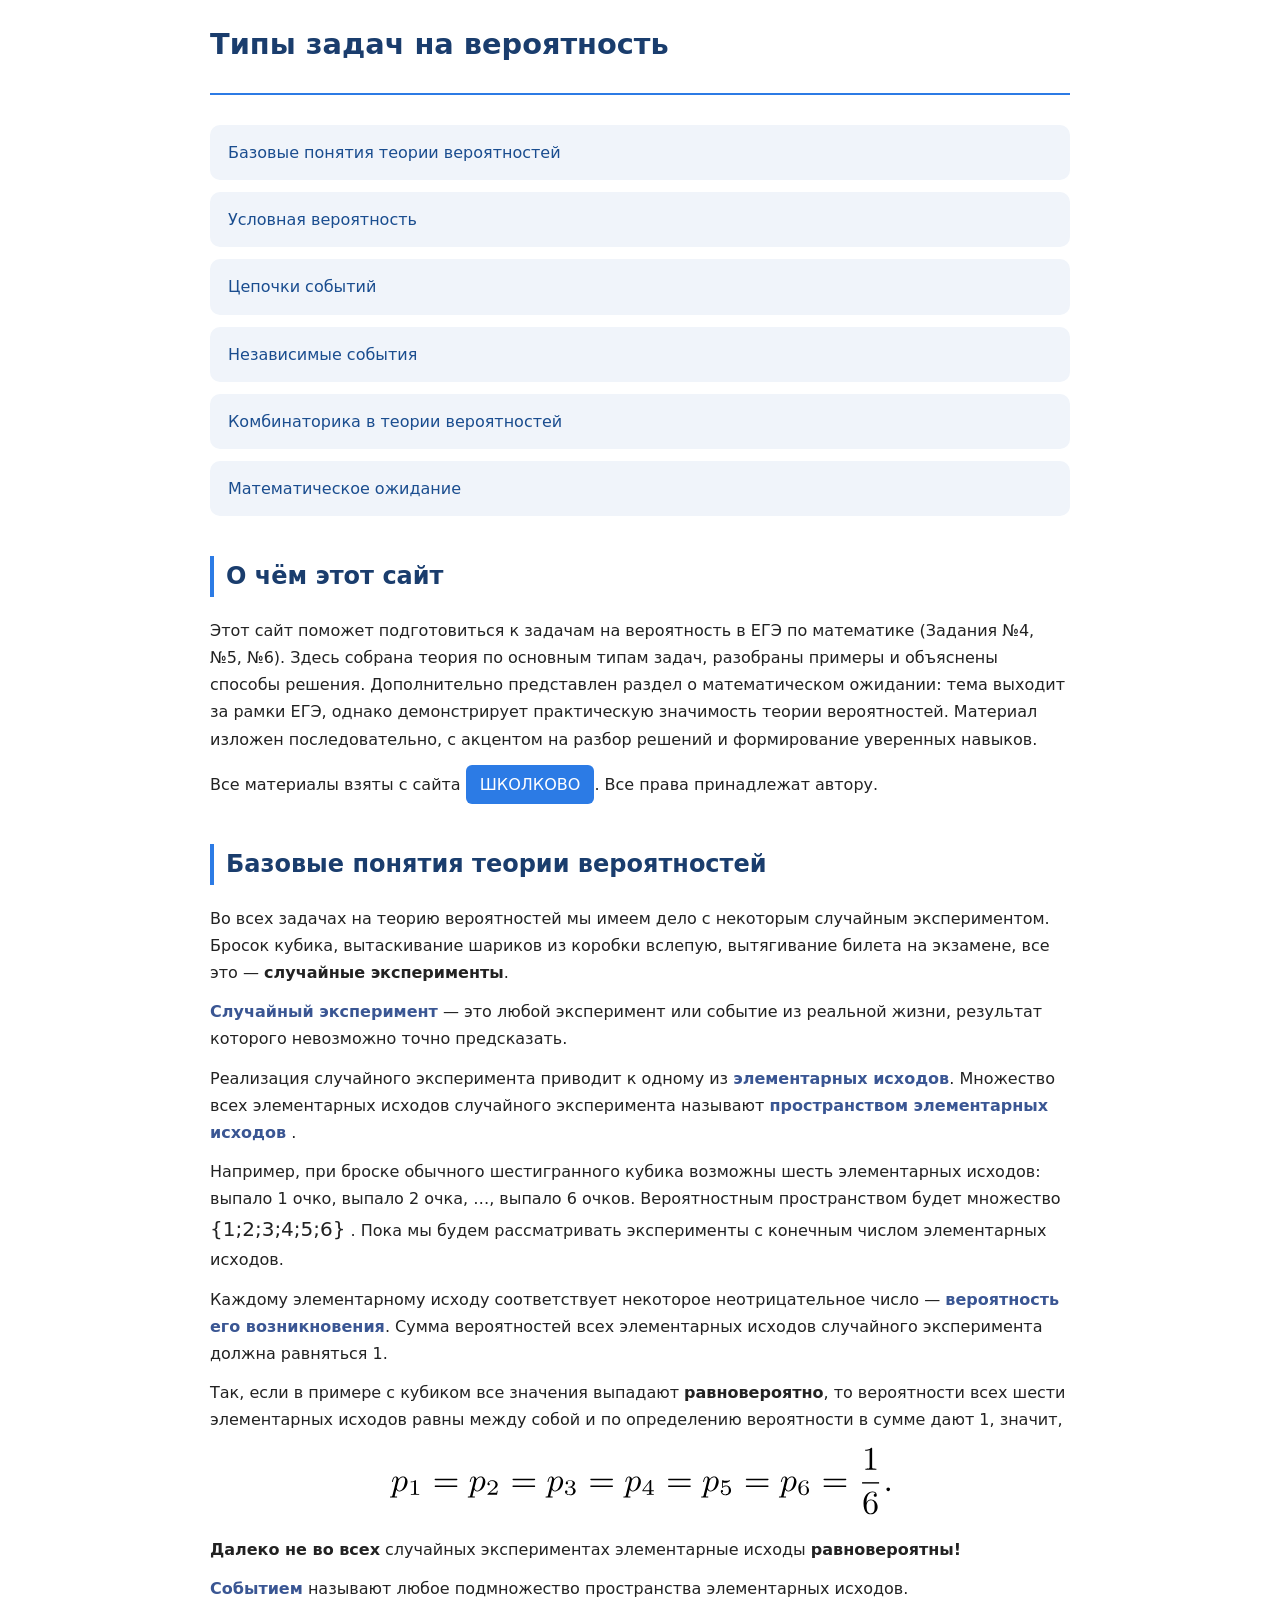
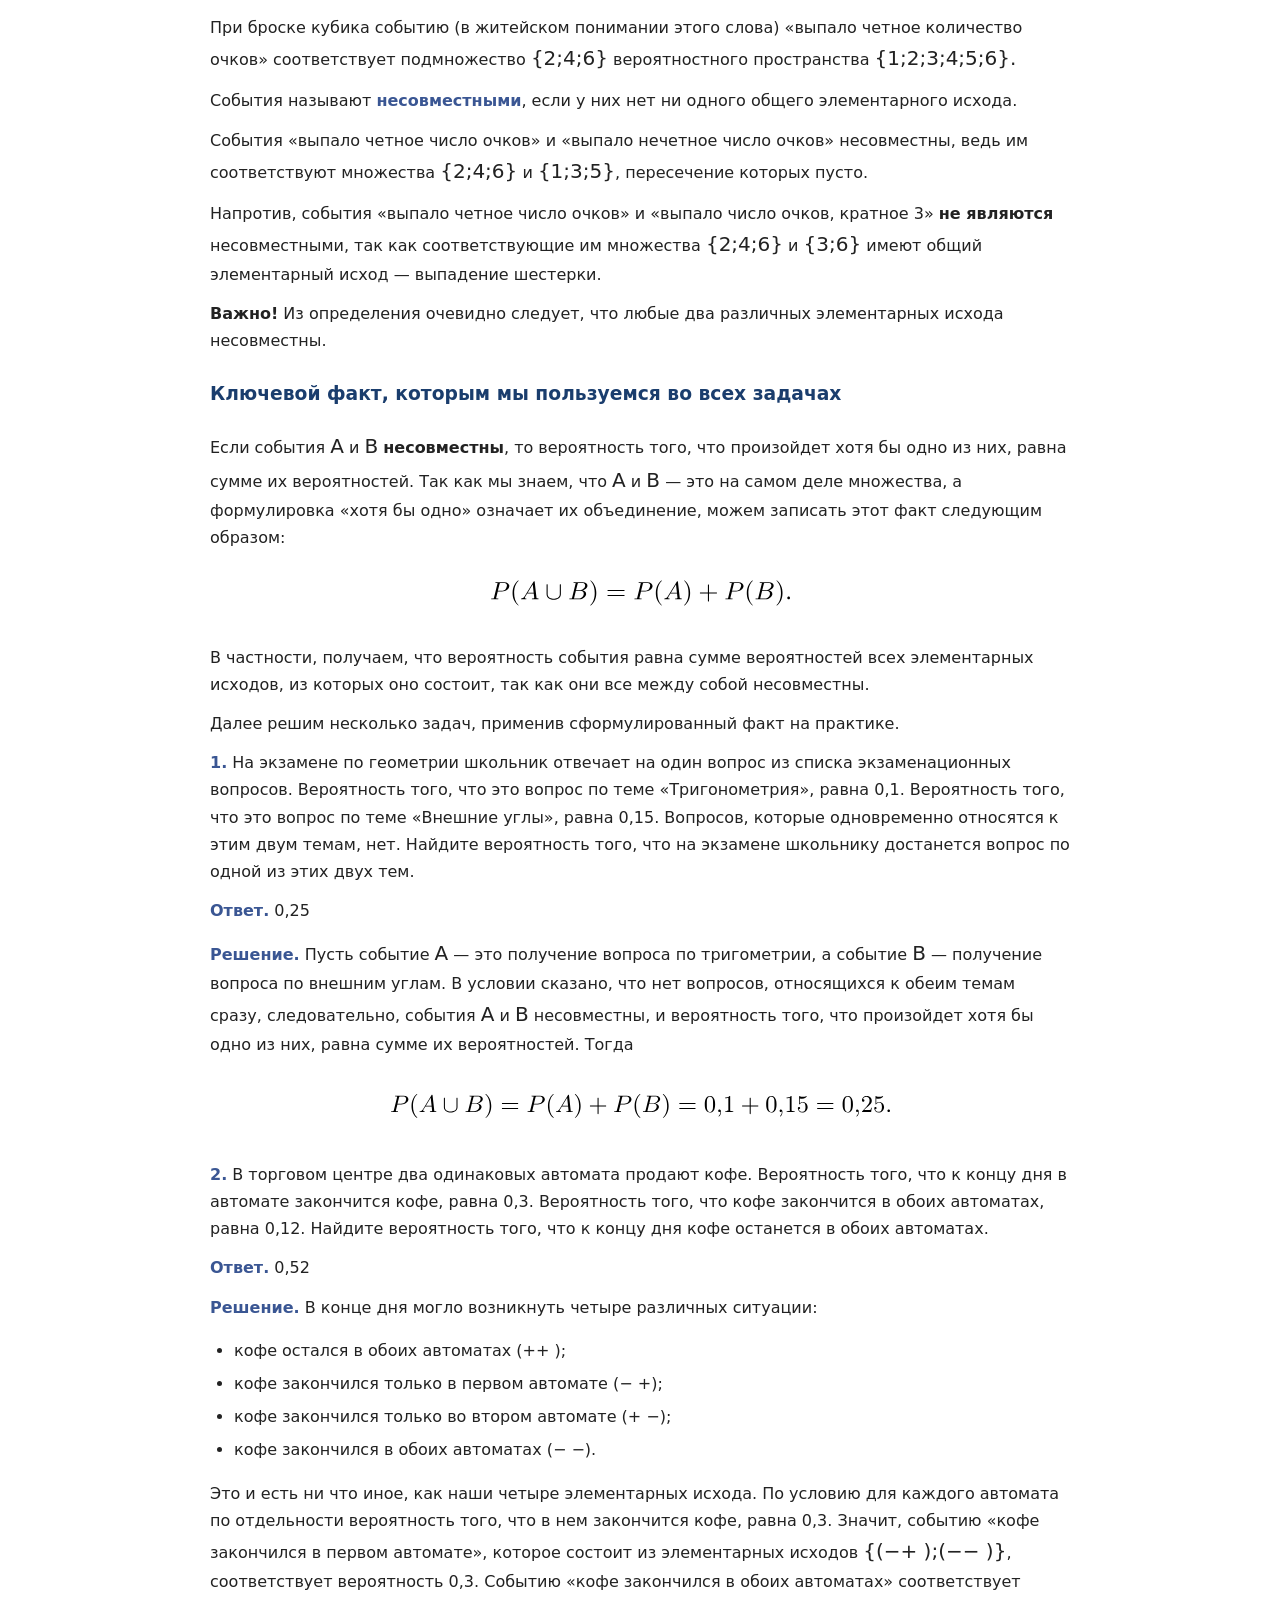
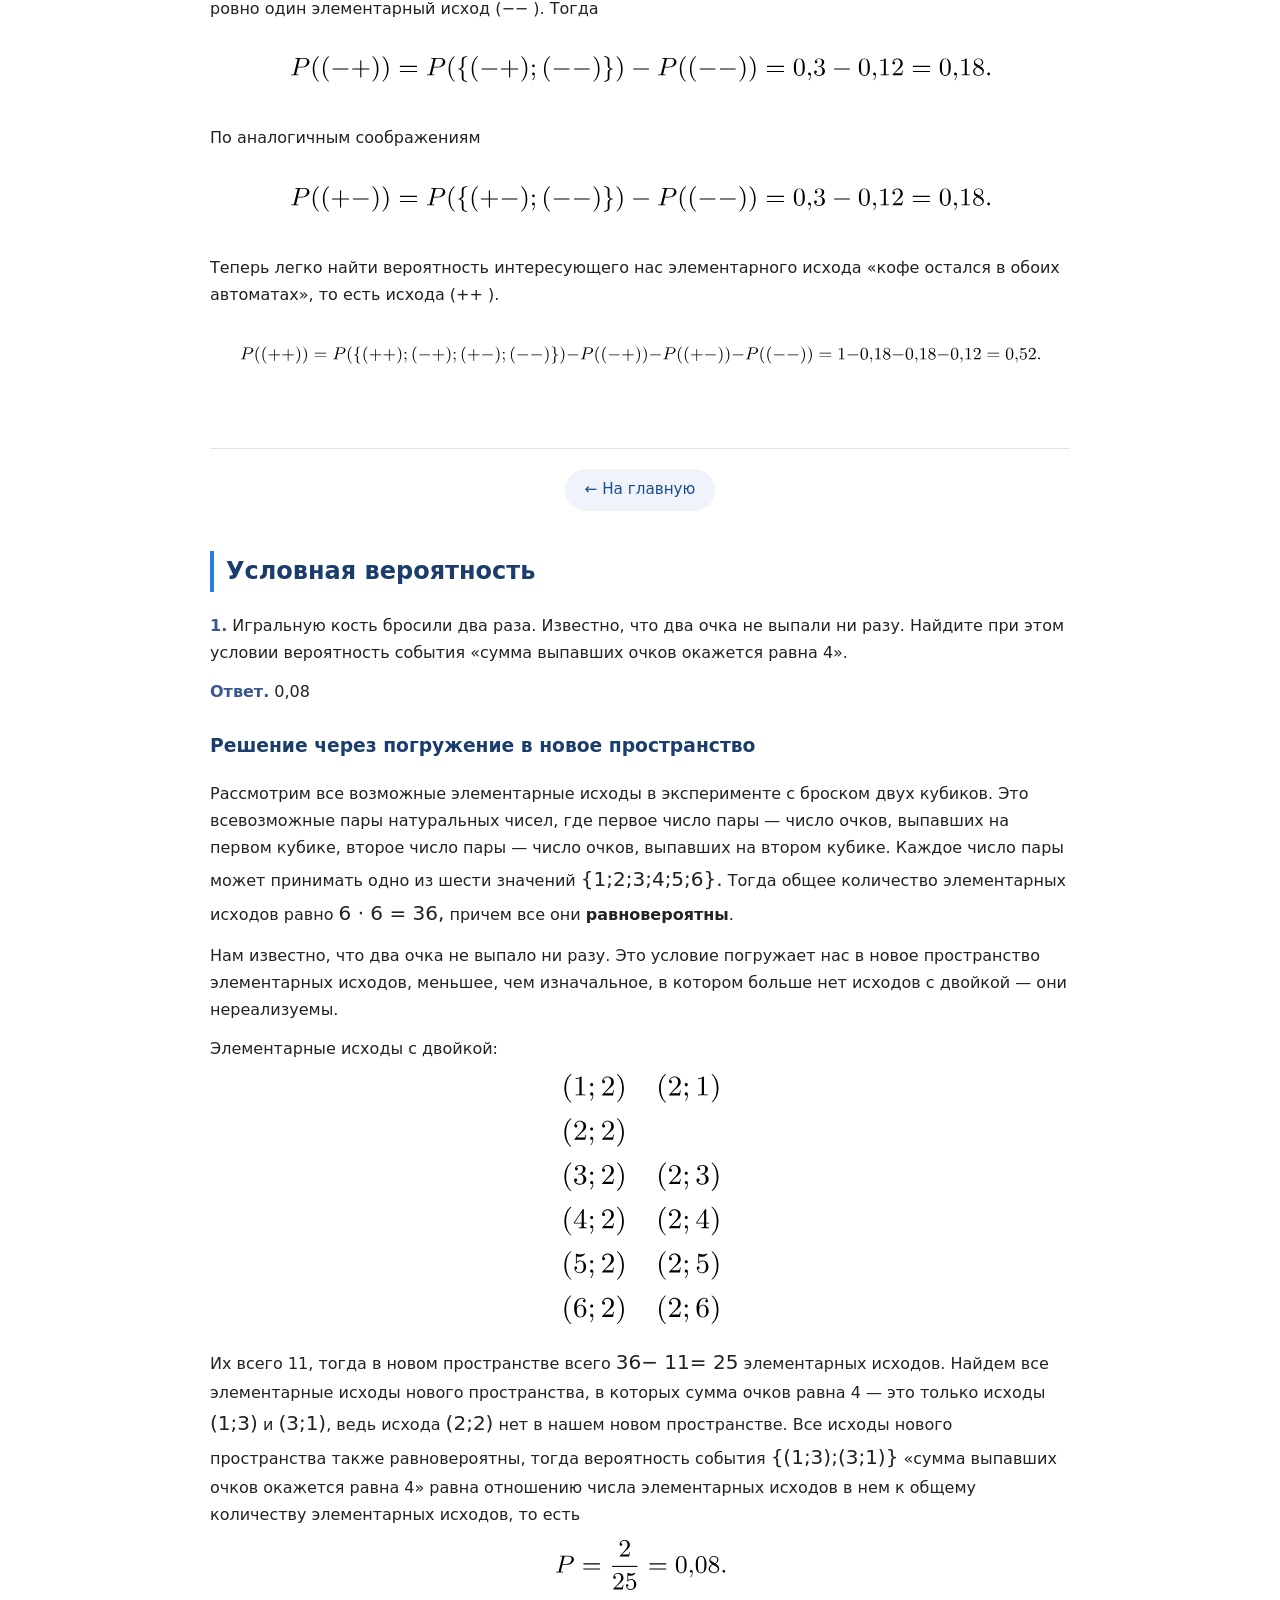
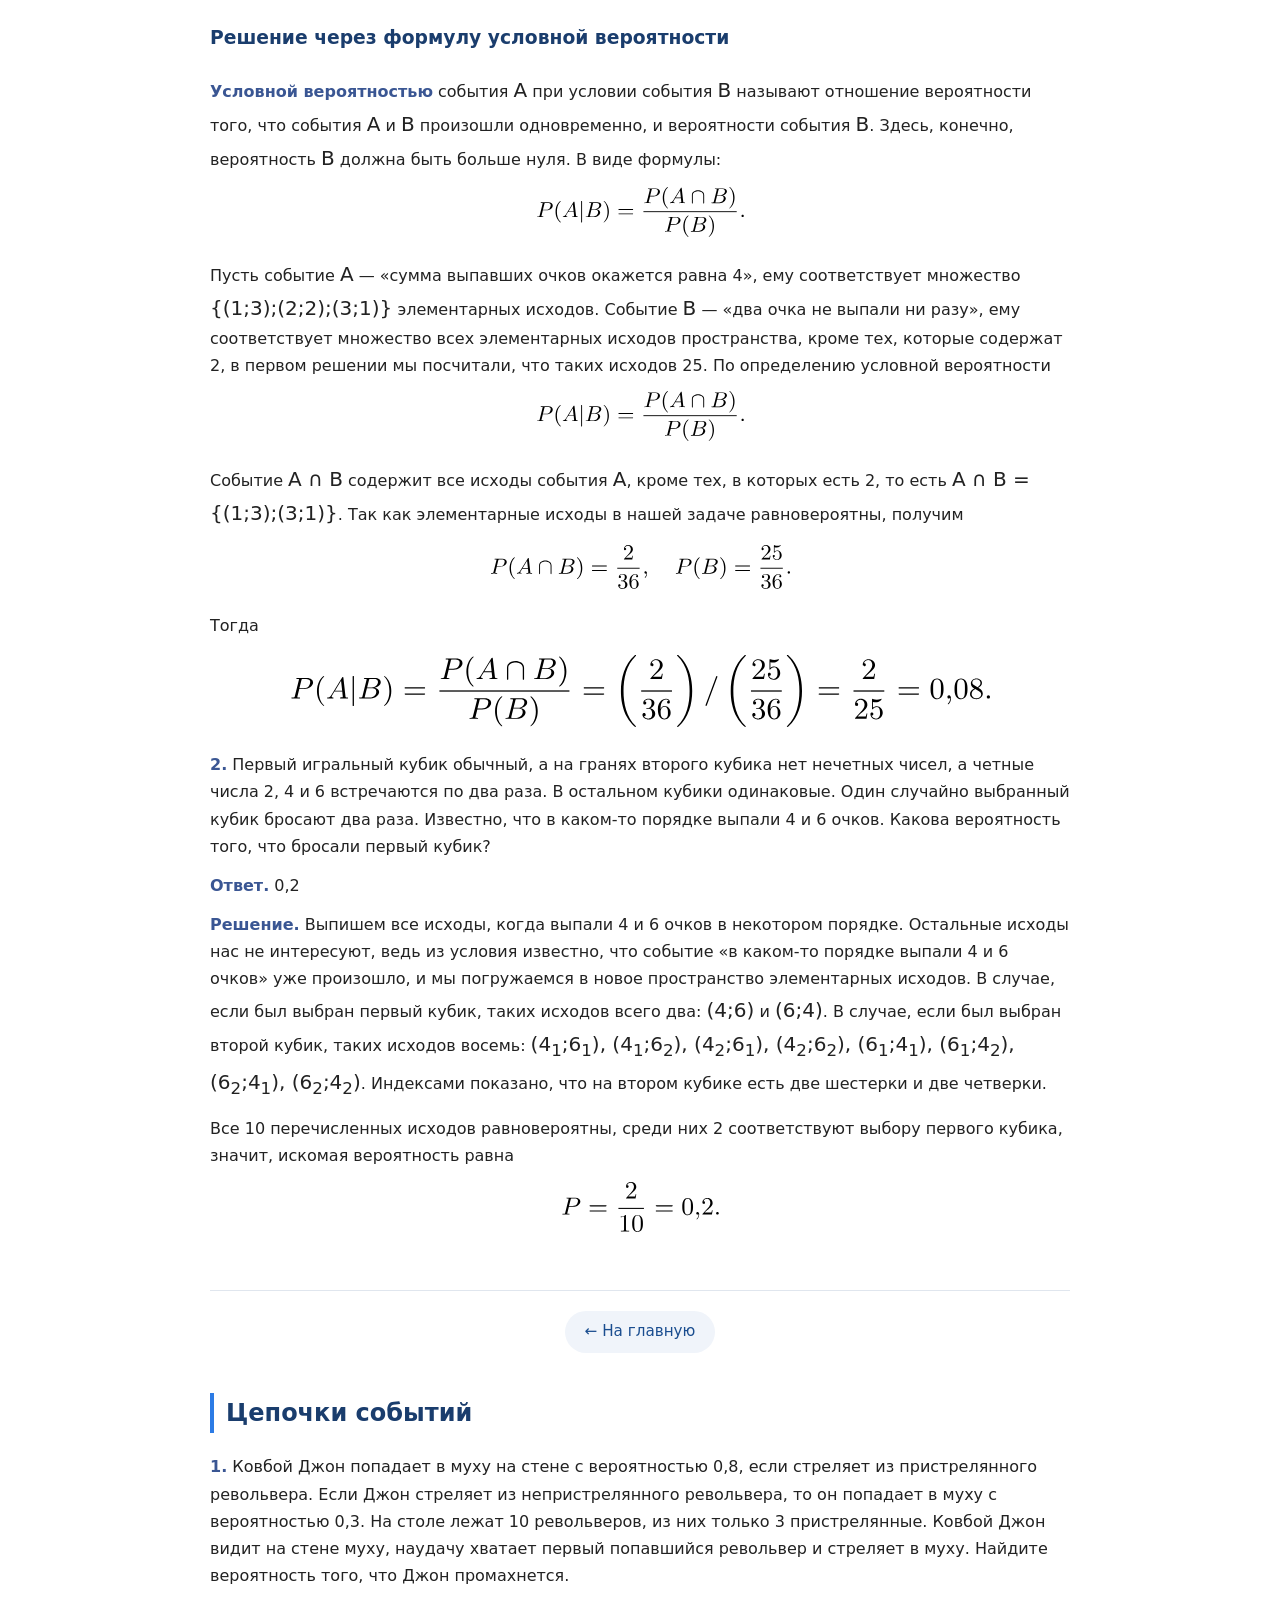
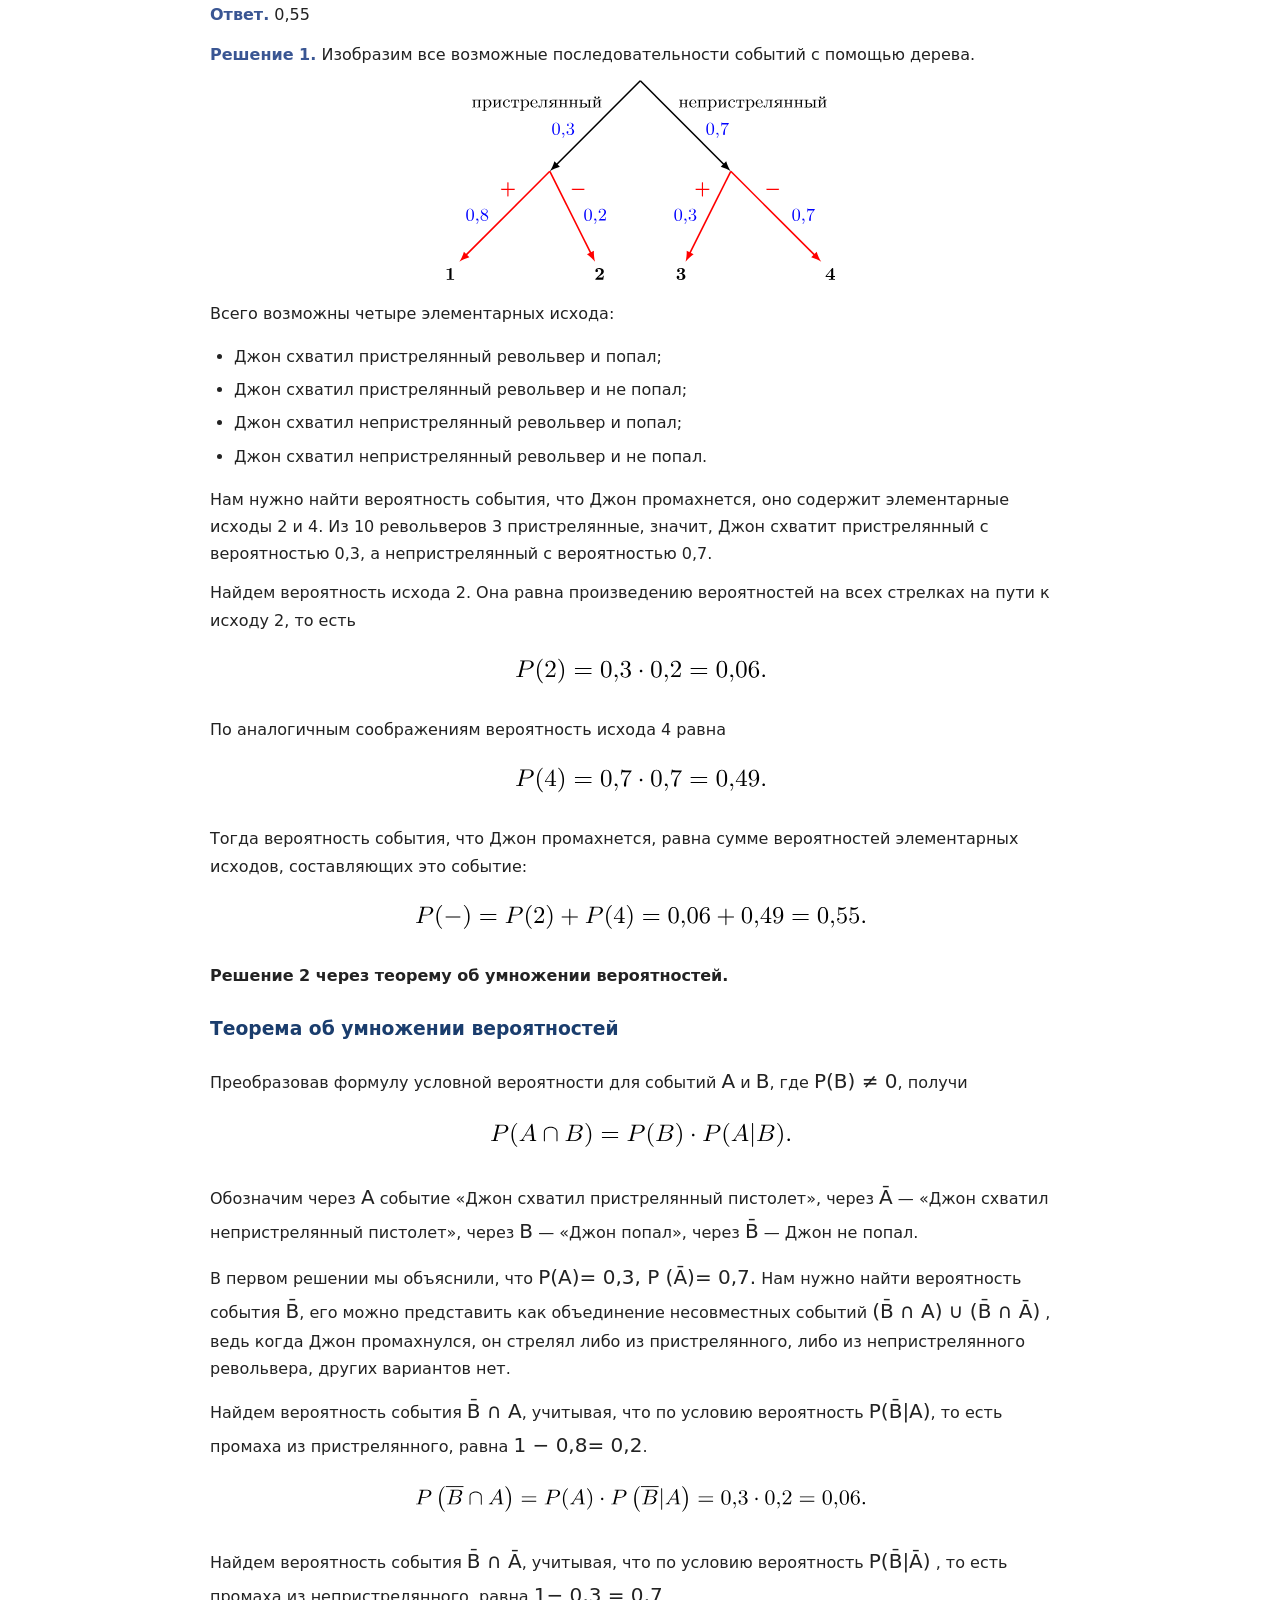
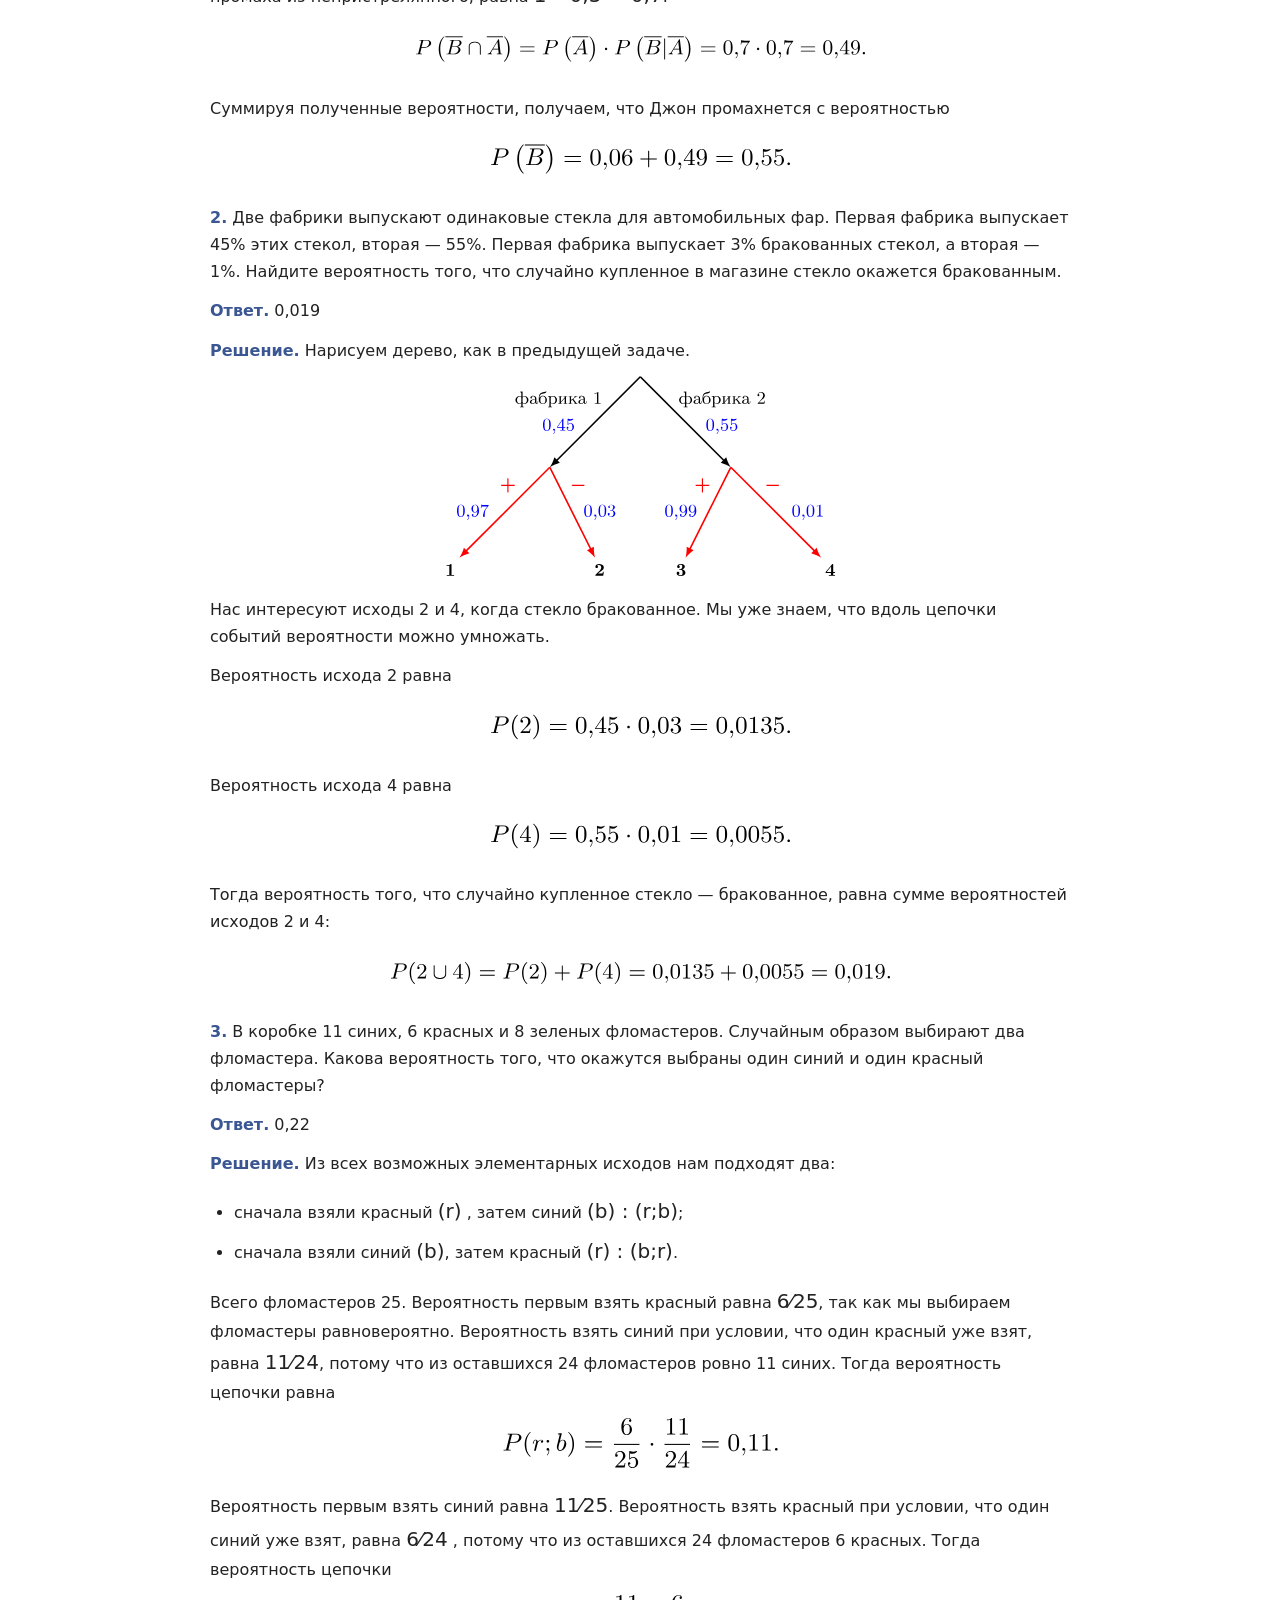
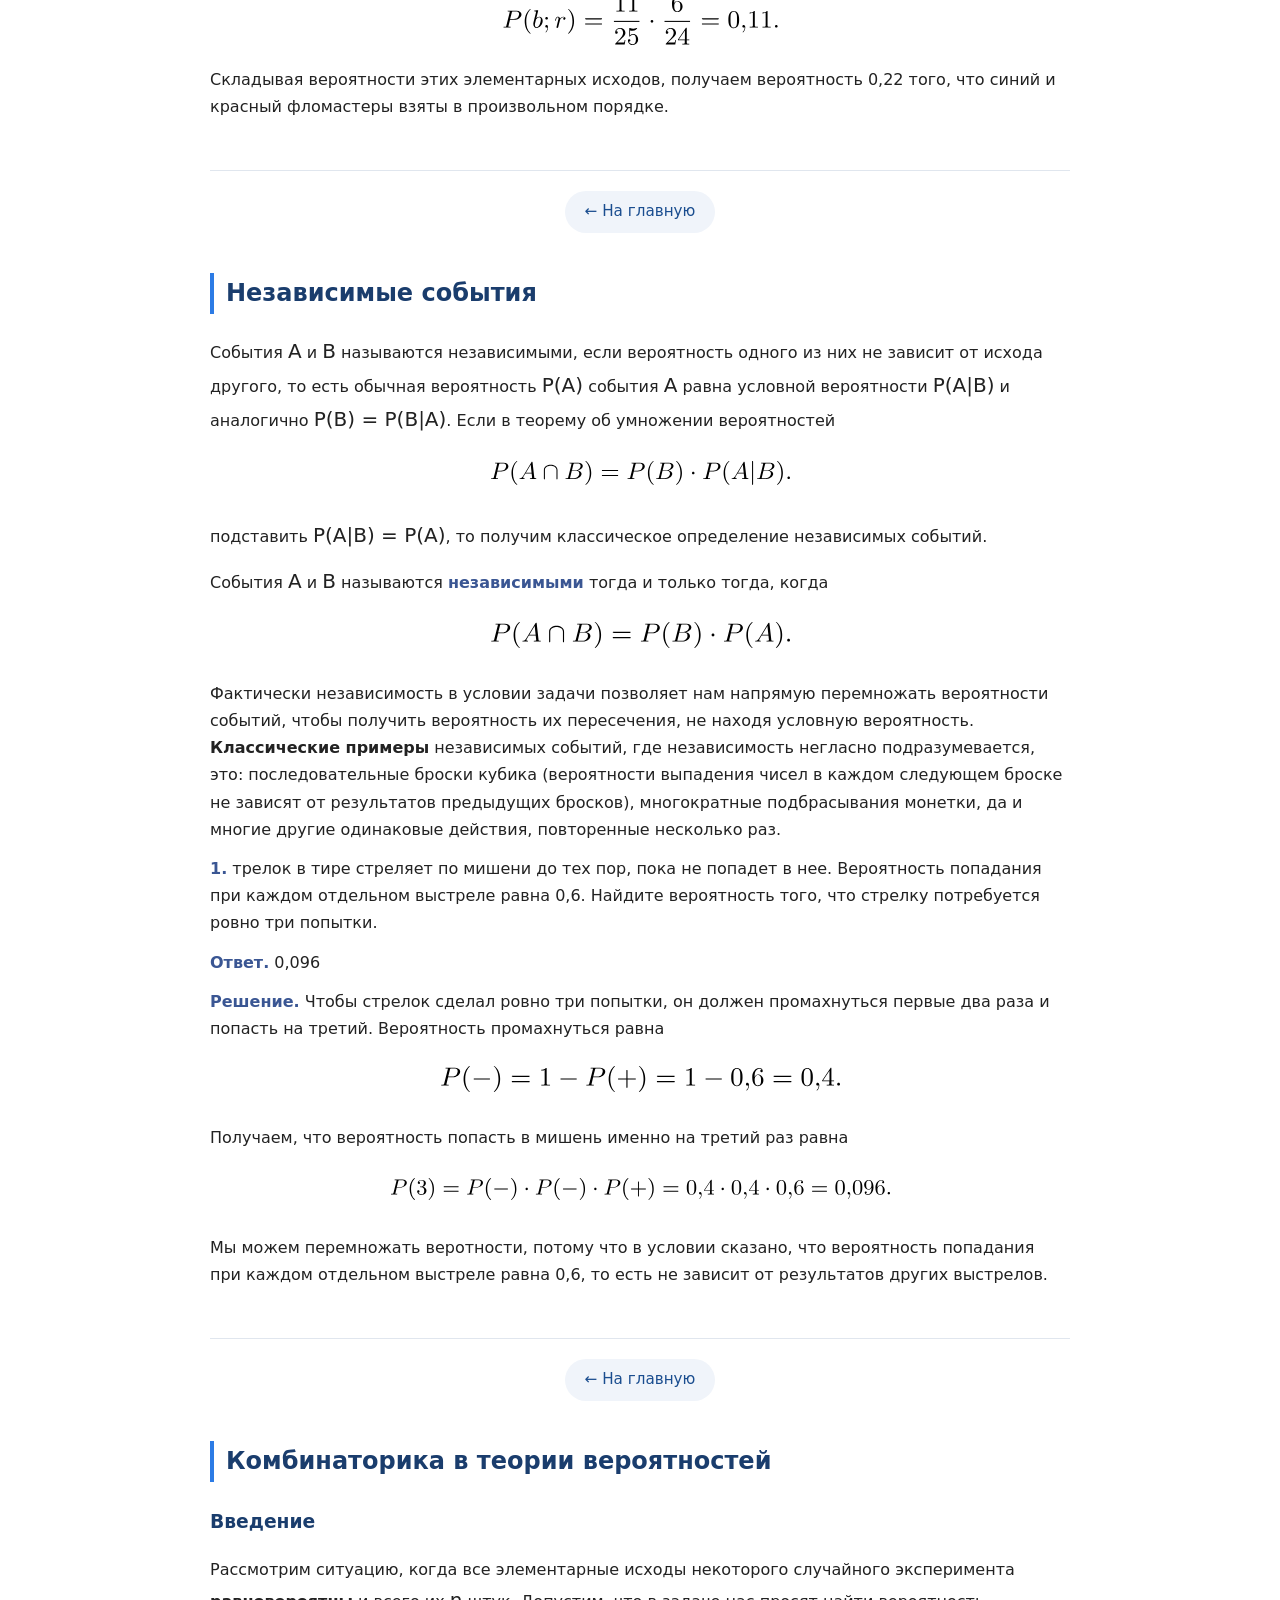
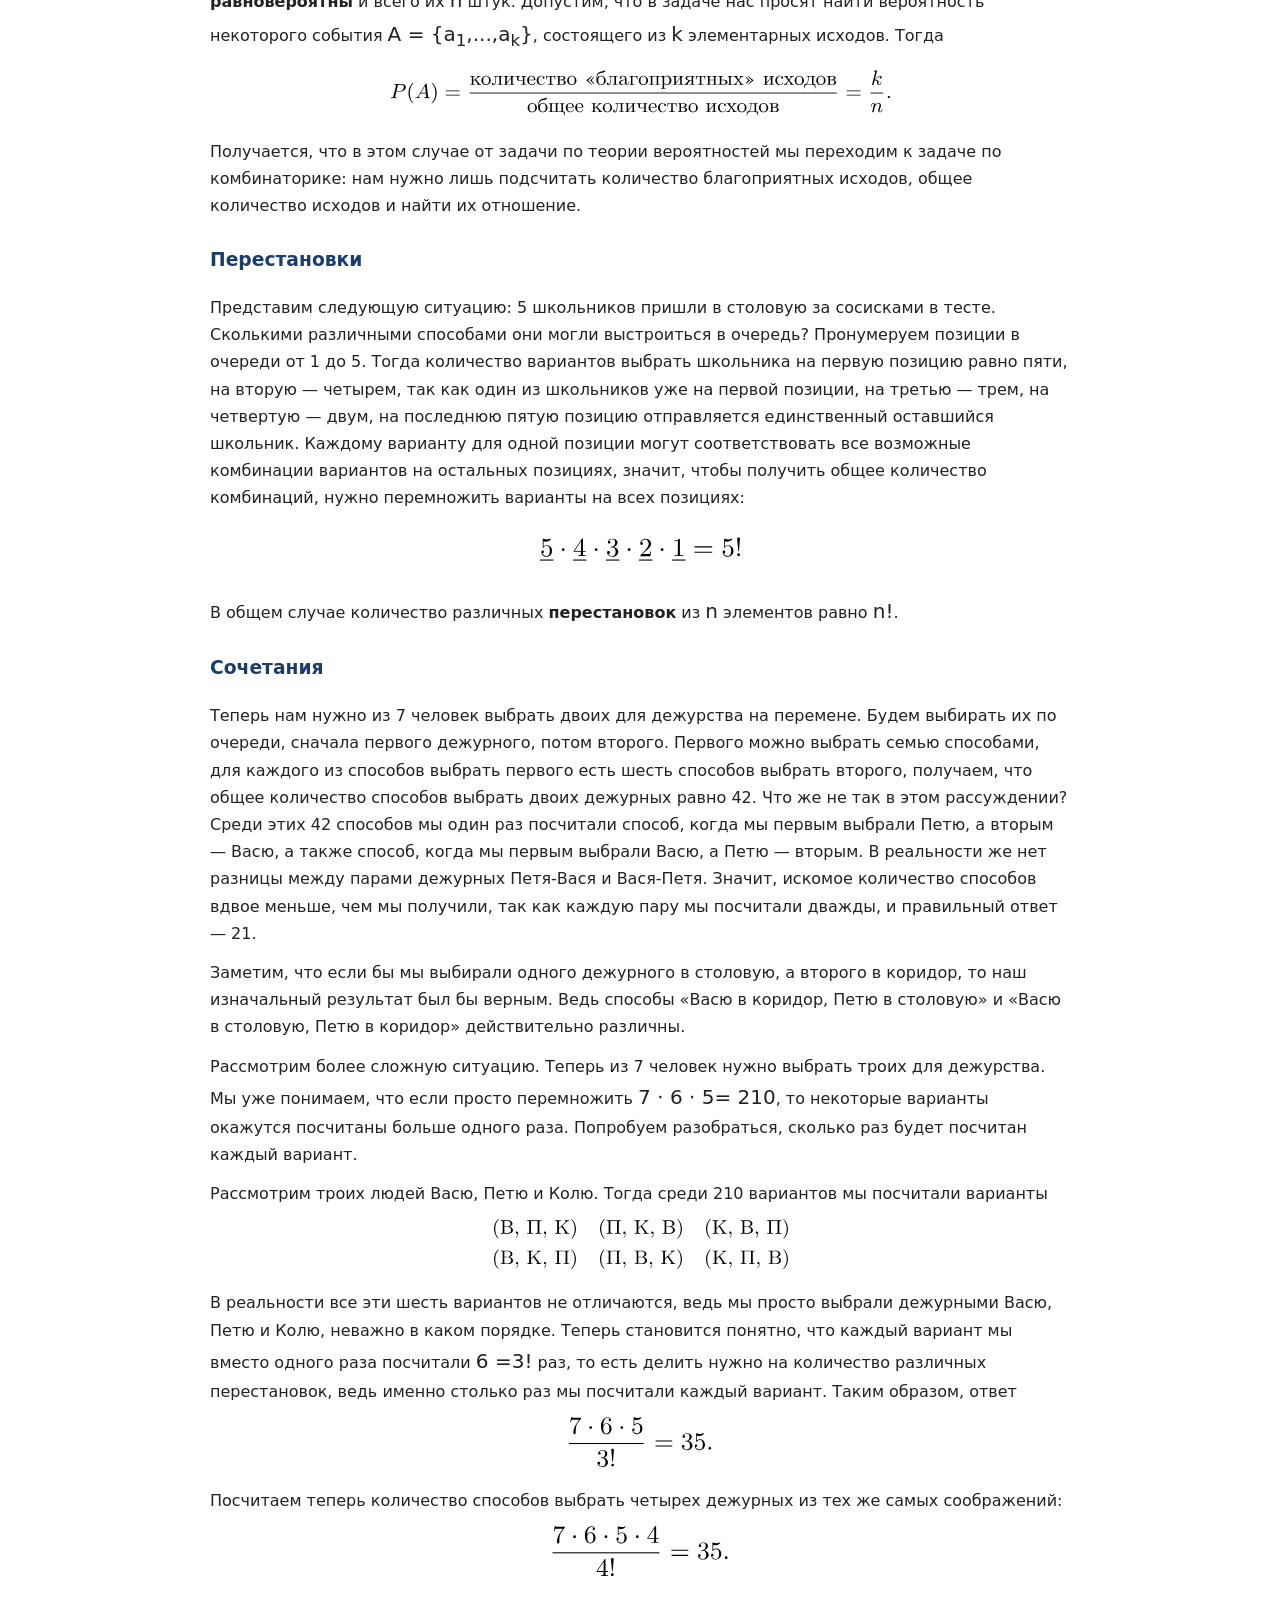
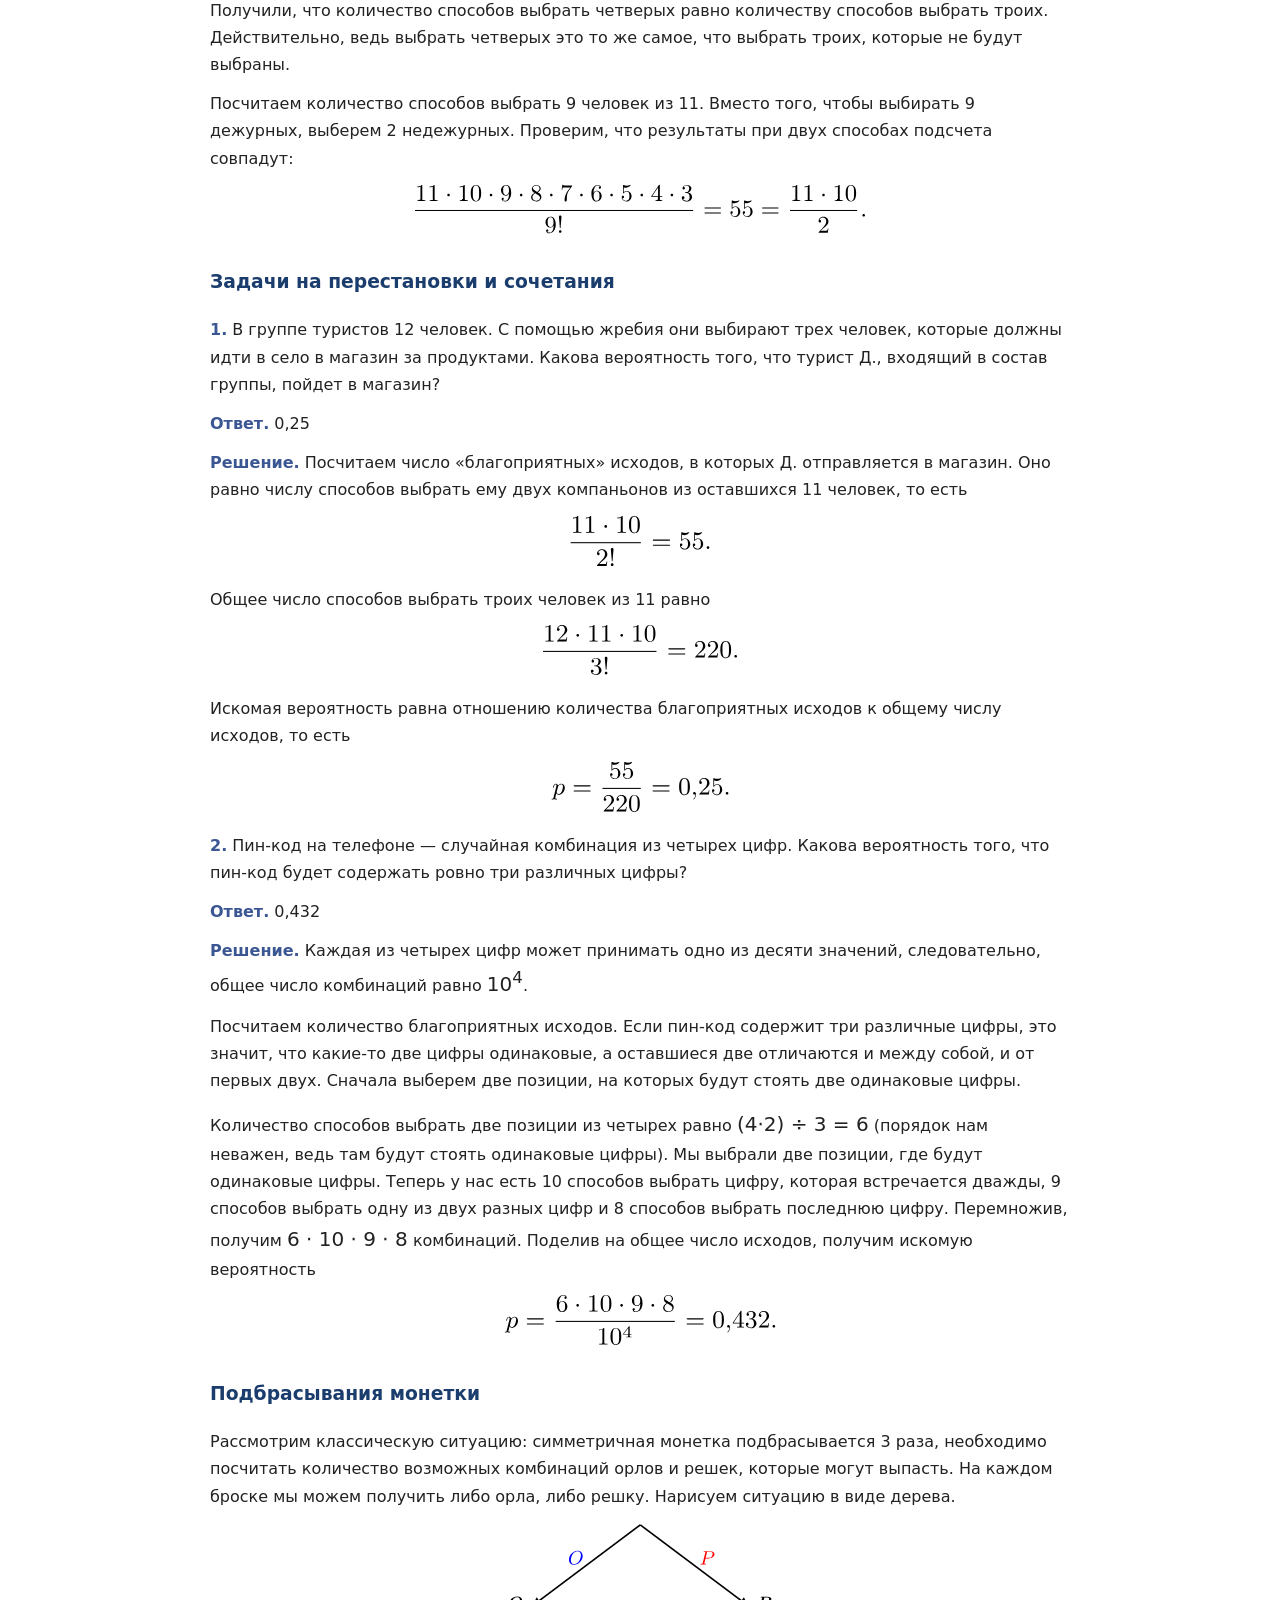
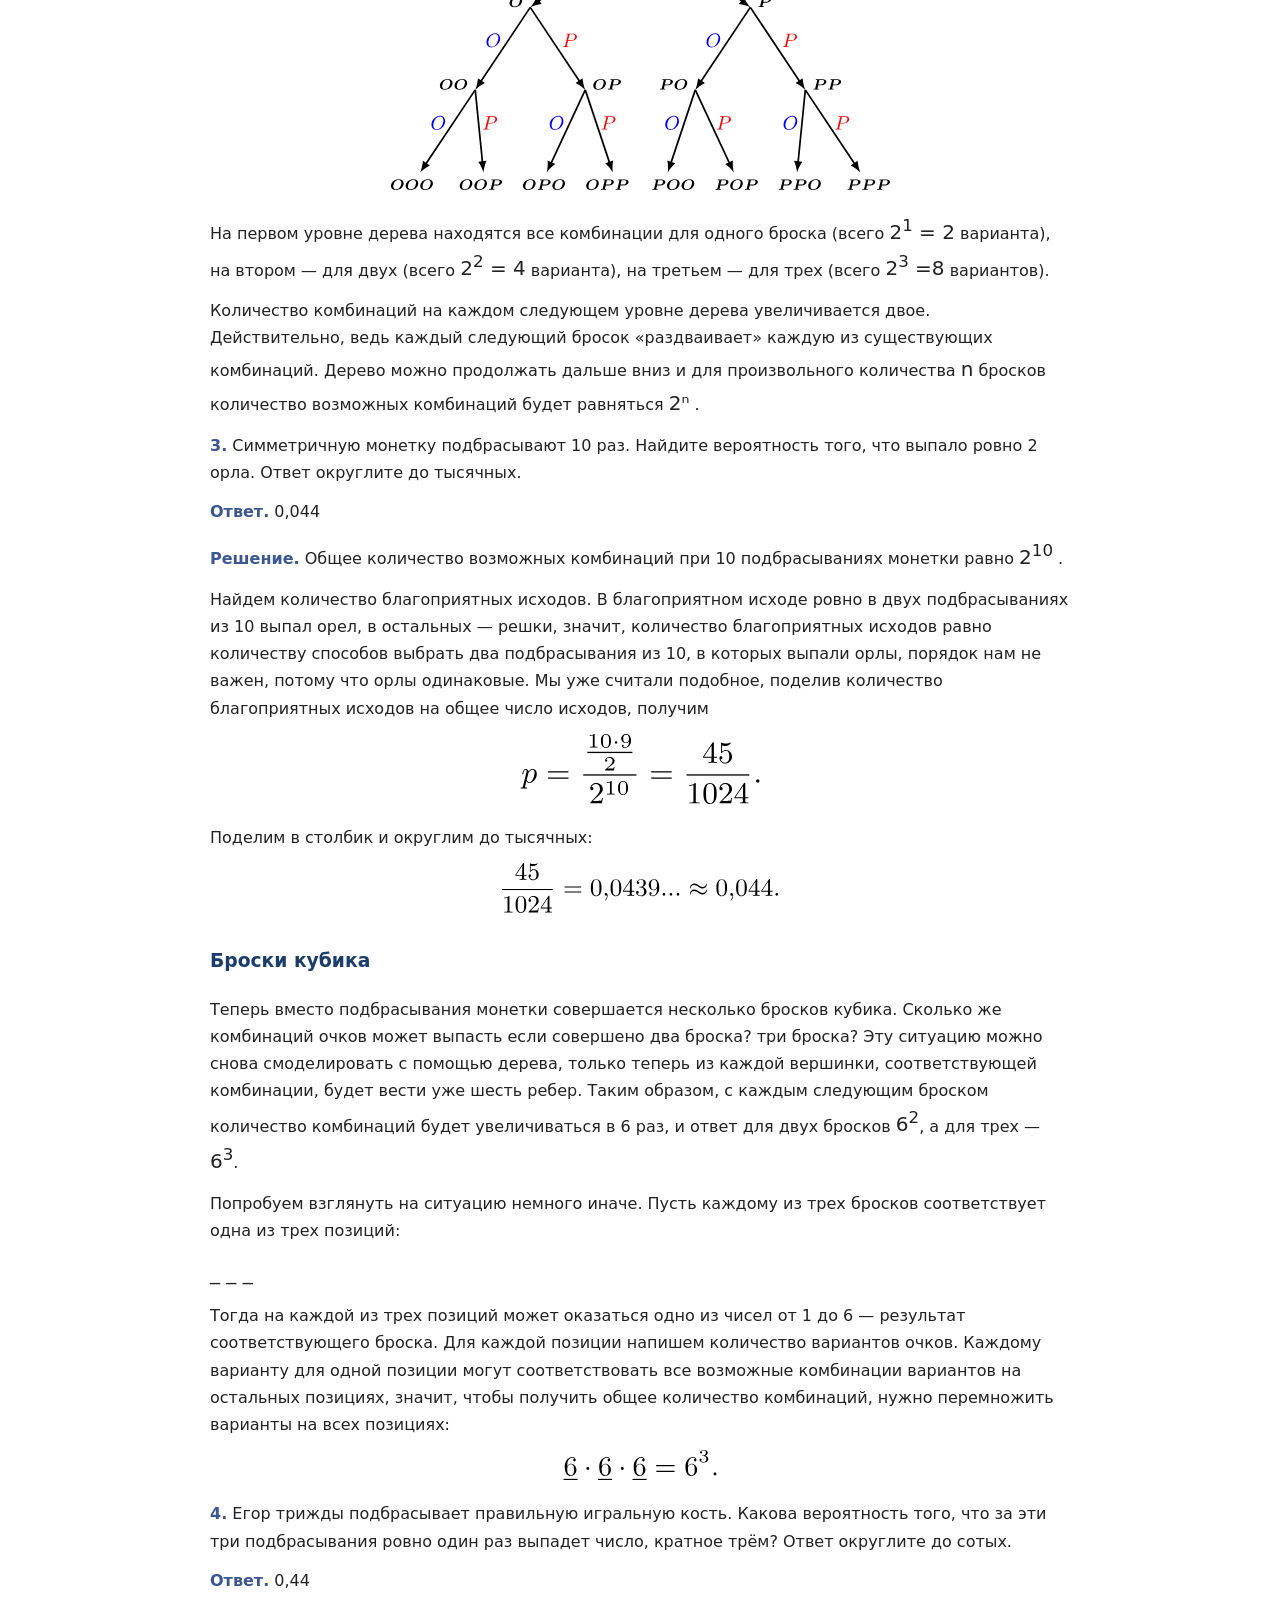
==== commit 76328144: "Add files via upload" ====
--- a/ааа/index.html
+++ b/ааа/index.html
@@ -19,12 +19,13 @@
         <li><a href="#a3">Цепочки событий</a></li>
         <li><a href="#a4">Независимые события</a></li>
         <li><a href="#a5">Комбинаторика в теории вероятностей</a></li>
+        <li><a href="#a6">Математическое ожидание</a></li>
     </ul>
 </main>
 
 <section id="intro">
 <h2>О чём этот сайт</h2>
-<p>Этот сайт поможет подготовиться к задачам на вероятность в ЕГЭ по математике (Задания №4, №5, №6). Здесь собрана теория по основным типам задач, разобраны примеры и объяснены способы решения. Изучайте материал шаг за шагом и разбирайте решения — так вы сможете увереннее справляться с заданиями на вероятность.</p>
+<p>Этот сайт поможет подготовиться к задачам на вероятность в ЕГЭ по математике (Задания №4, №5, №6). Здесь собрана теория по основным типам задач, разобраны примеры и объяснены способы решения. Дополнительно представлен раздел о математическом ожидании: тема выходит за рамки ЕГЭ, однако демонстрирует практическую значимость теории вероятностей. Материал изложен последовательно, с акцентом на разбор решений и формирование уверенных навыков.</p>
 <p>Все материалы взяты с сайта <a href="https://3.shkolkovo.online/theory?SubjectId=1" class="btn" target="_blank" rel="noopener noreferrer">ШКОЛКОВО</a>. Все права принадлежат автору.</p>
 </section>
 
@@ -345,6 +346,82 @@
     </footer>
 </section>
 
+<section id="a6">
+    <h2>Математическое ожидание</h2>
+    <h3>Теория</h3>
+    <p><span class="note"><b>Математическое ожидание</b></span> – это <b>среднее значение случайной величины</b>, взвешенное по вероятностям её возможных исходов. Простыми словами, это число, которое мы ожидаем получить в среднем при многократном повторении одного и того же случайного эксперимента. В теории вероятностей и математической статистике это одна из ключевых числовых характеристик, позволяющая предсказать поведение случайного процесса на длинной дистанции.</p>
+    <h3>Формула для дискретной случайной величины</h3>
+    <p>Если случайная величина <span class="big">X</span> принимает конечное или счётное число значений <span class="big">x<sub>1</sub>​, x<sub>2</sub>​, …, x<sub>n</sub></span>​ с соответствующими вероятностями <span class="big">p<sub>1</sub>​, p<sub>2</sub>​, …, p<sub>n</sub></span>​, то математическое ожидание вычисляется по формуле:</p>
+    <div style="text-align: center;">
+        <img src="images6/61.png" width="550" height="80">
+    </div>
+    <p>Для примера рассчитаем математическое ожидание числа очков при броске стандартного шестигранного кубика.</p>
+    <div class="table-wrap">
+        <table>
+            <thead>
+            <tr>
+                <th>Значение (x)</th>
+                <th class="num">1</th>
+                <th class="num">2</th>
+                <th class="num">3</th>
+                <th class="num">4</th>
+                <th class="num">5</th>
+                <th class="num">6</th>
+            </tr>
+            </thead>
+            <tbody>
+            <tr>
+                <th scope="row">Вероятность (P)</th>
+                <td class="num">1/6</td>
+                <td class="num">1/6</td>
+                <td class="num">1/6</td>
+                <td class="num">1/6</td>
+                <td class="num">1/6</td>
+                <td class="num">1/6</td>
+            </tr>
+            </tbody>
+        </table>
+    </div>
+    <div style="text-align: center;">
+        <img src="images6/62.png" width="550" height="70">
+    </div>
+    <p><b>Вывод:</b> при большом числе бросков среднее значение выпавших очков будет стремиться к 3,5.</p>
+    <h3>Основные свойства математического ожидания:</h3>
+    <ul>
+        <li>Постоянный множитель можно выносить за знак математического ожидания: <span class="big">𝐸(𝐶𝑋)=𝐶⋅𝐸(𝑋)</span>.</li>
+        <li>Математическое ожидание суммы случайных величин равно сумме их математических ожиданий: <span class="big">𝐸(𝑋+𝑌)=𝐸(𝑋)+𝐸(𝑌)</span>.</li>
+        <li>Математическое ожидание постоянной величины равно самой этой величине: <span class="big">𝐸(𝐶)=𝐶</span>.</li>
+    </ul>
+    <h3>Применение в повседневной жизни</h3>
+    <p><span class="note"><b>1. Математическое ожидание в страховании.</b></span> Страховые компании используют математическое ожидание для расчёта страховых премий и оценки рисков.</p>
+    <p>Страховая компания страхует квартиры от пожара и затопления. Вероятность пожара — 0,2%, вероятность затопления — 3%. Выплаты: 500 000 руб. (пожар), 300 000 руб. (затопление). Стоимость полиса — 20 000 руб. в год.</p>
+    <p><b>Решение.</b> <span class="big">𝐸 (выплата)=0,002×500 000+0,03×300 000=1 000+9 000=10 000 руб.</span></p>
+    <p><b>Вывод.</b> Страховая премия (20 000 руб.) выше математического ожидания выплаты (10 000 руб.), что позволяет компании покрывать расходы и получать прибыль.</p>
+    <p><span class="note"><b>2. Математическое ожидание в лотерее.</b></span> Организаторы лотерей также используют математическое ожидание для расчёта средней выплаты и определения цены билета.</p>
+    <p>В лотерее 200 билетов: 1 билет с выигрышем 10 000 руб., 20 билетов с выигрышем 1500 руб., остальные — без выигрыша.</p>
+    <p><b>Решение.</b> Вероятности вытянуть билеты:</p>
+    <ul>
+        <li>10000 руб.: 1 ÷ 200=0,005</li>
+        <li>1500 руб.: 20 ÷ 200=0,1</li>
+        <li>0 руб.: 179 ÷ 200=0,895</li>
+    </ul>
+    <p><span class="big">𝐸 (выигрыш)=10 000×0,005+1500×0,1+0×0,895=50+150=200 руб.</span></p>
+    <p><b>Вывод.</b> Если билет стоит, например, 200 руб., то организаторы не получат никакой прибыли. Нужно увеличить цену лотерейных билетов, чтобы гарантировать прибыль орагнизаторов.</p>
+    <p><span class="note"><b>3. Математическое ожидание в бизнесе.</b></span> Предприниматели используют математическое ожидание для оценки рисков при запуске новых проектов.</p>
+    <p>Компания рассматривает запуск нового продукта. С вероятностью 30% проект принесёт 10 млн руб. прибыли, с вероятностью 50% — 3 млн руб., и с вероятностью 20% компания понесёт убыток в 2 млн руб.</p>
+    <p><b>Решение.</b> 𝐸 (прибыль) = 0,3 × 10 000 000 + 0,5 × 3 000 000 + 0,2 × (−2 000 000) = 3 000 000 + 1 500 000 − 400 000 = 4 100 000 руб.</p>
+    <p><b>Вывод.</b> Ожидаемая прибыль составляет 4,1 млн руб. Так как математическое ожидание положительное, проект считается перспективным, несмотря на риск убытка в худшем сценарии.</p>
+    <p><span class="note"><b>Другие примеры применения математического ожидания:</b></span></p>
+    <ul>
+        <li><span class="note"><b>Математическое ожидание в логистике и доставке.</b></span> Логистические компании используют математическое ожидание для прогноза среднего числа заказов в день, чтобы правильно распределить курьеров и не платить им за простой.</li>
+        <li><span class="note"><b>Математическое ожидание в кибербезопасности.</b></span> Специалисты по безопасности используют математическое ожидание для расчёта среднего ущерба от возможных кибератак (вероятность взлома × стоимость потерь), чтобы обосновать бюджет на защиту.</li>
+        <li><span class="note"><b>Математическое ожидание в маркетинге и рекламе.</b></span> Маркетологи используют математическое ожидание для оценки окупаемости рекламных кампаний: они умножают вероятность покупки на средний чек, чтобы понять, сколько в среднем принесёт один показ рекламы.</li>
+    </ul>
+    <footer>
+        <a href="index.html">← На главную</a>
+    </footer>
+</section>
+
 <footer>
 <p>© 2026 Мой первый сайт. :) </p>
 </footer>
--- a/ааа/style.css
+++ b/ааа/style.css
@@ -79,7 +79,7 @@
 }
 
 section h3 {
-  color: #2c5aa0;
+  color: #1a3d6d;
   margin-top: 24px;
 }
 
@@ -165,12 +165,12 @@
 }
 
 .answer {
-  color: rgb(25, 74,189);
+  color: rgb(35, 55, 101);
   font-weight: 600;
 }
 /* важное замечание */
 .note {
-  color: rgb(25, 74, 189);
+  color: rgb(58, 86, 147);
 }
 
 /* формула/код */
@@ -216,4 +216,68 @@
 
 img {
   max-width: 100%;
-}+}
+
+.table-wrap {
+  overflow-x: auto;
+  margin: 20px 0;
+  border-radius: 10px;
+  border: 1px solid #e0e6ee;
+}
+
+table {
+  width: 100%;
+  border-collapse: collapse;
+  font-size: 0.95rem;
+  background: #fff;
+}
+
+caption {
+  caption-side: top;
+  text-align: left;
+  padding: 10px 14px;
+  font-weight: 600;
+  color: #2c5aa0;
+  background: #f0f4fa;
+  border-bottom: 1px solid #e0e6ee;
+}
+
+th,
+td {
+  padding: 10px 14px;
+  text-align: left;
+  vertical-align: top;
+  border-bottom: 1px solid #eef2f7;
+}
+
+th {
+  background: #f0f4fa;
+  color: #1a3d6d;
+  font-weight: 600;
+  white-space: nowrap;
+}
+
+tbody tr:nth-child(even) {
+  background: #fafcff;
+}
+
+tbody tr:hover {
+  background: #eaf2fd;
+}
+
+tbody tr:last-child td {
+  border-bottom: none;
+}
+
+td.num,
+th.num {
+  text-align: right;
+  font-variant-numeric: tabular-nums;
+}
+
+table.compact th,
+table.compact td {
+  padding: 6px 10px;
+  font-size: 0.9rem;
+}
+
